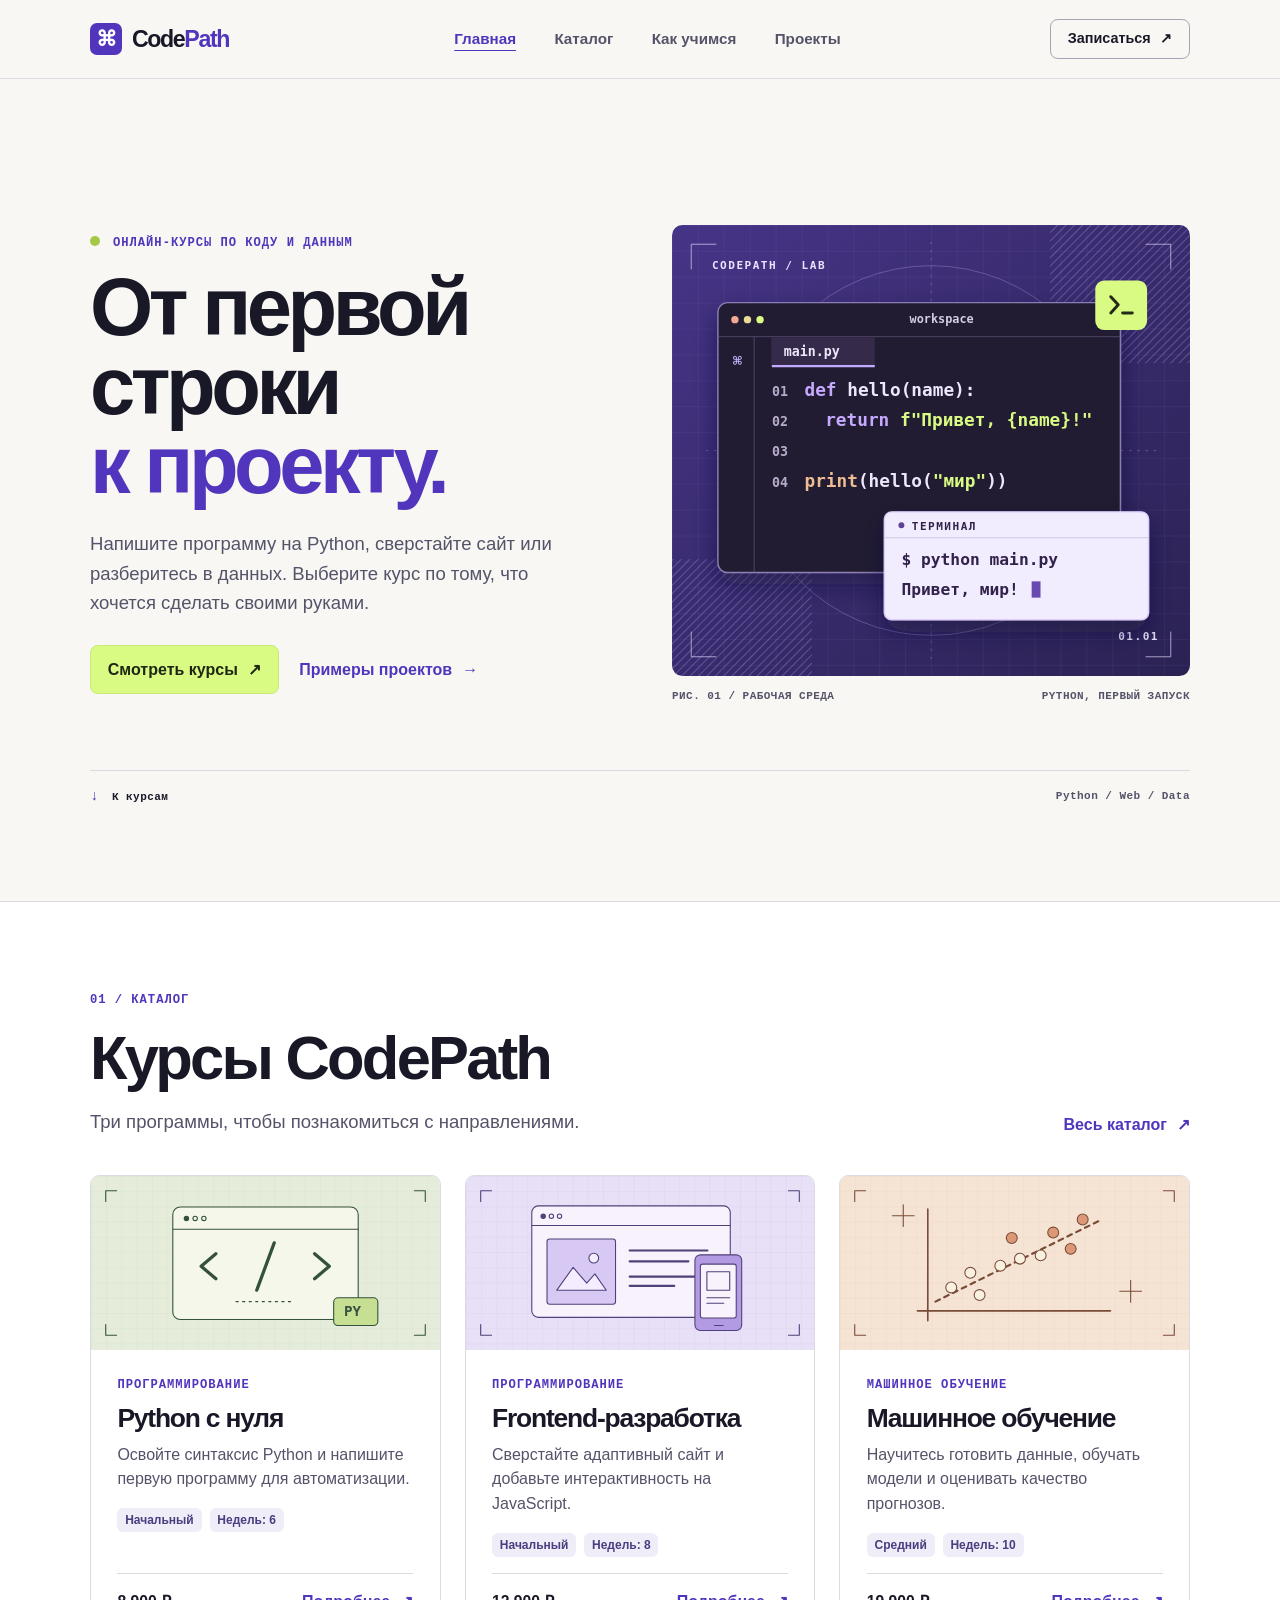
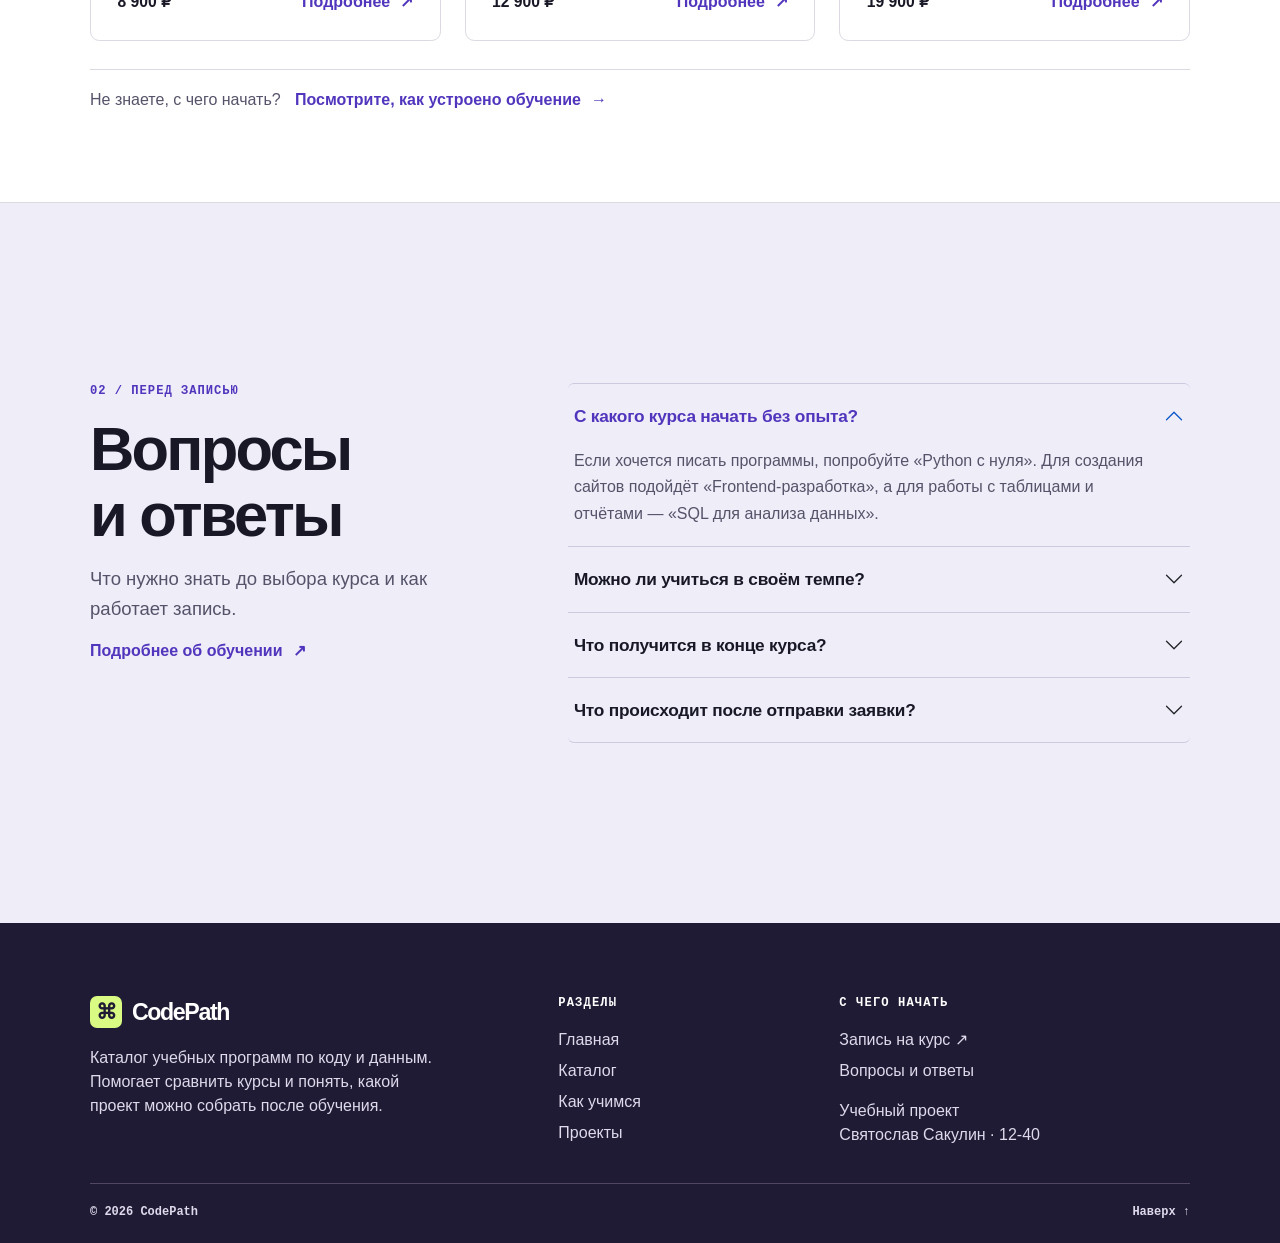
==== index.html @ 2a9b4129 "Publish CodePath course catalog" ====
<!doctype html>
<html lang="ru">
<head>
  <meta charset="utf-8">
  <meta name="viewport" content="width=device-width, initial-scale=1">
  <meta name="theme-color" content="#f8f7f3">
  <title>Главная — CodePath</title>
  <meta name="description" content="Каталог курсов по программированию, анализу данных и машинному обучению.">
  <link rel="icon" href="images/mark.svg" type="image/svg+xml">
  <link rel="stylesheet" href="vendor/bootstrap.min.css">
  <link rel="stylesheet" href="css/custom.css">
  <script src="vendor/bootstrap.bundle.min.js" defer></script>
  <script src="js/app.js" defer></script>
</head>
<body id="top" data-page="index">
  <a class="skip-link" href="#main">К содержанию</a>
  <header class="site-header">
    <nav class="navbar navbar-expand-md container" aria-label="Основная навигация">
      <a class="navbar-brand" href="index.html"><span class="brand-mark" aria-hidden="true">⌘</span><span>Code<span class="brand-path">Path</span></span></a>
      <button class="navbar-toggler" type="button" data-bs-toggle="collapse" data-bs-target="#menu" aria-controls="menu" aria-expanded="false" aria-label="Меню"><span class="navbar-toggler-icon"></span></button>
      <div class="collapse navbar-collapse" id="menu">
        <ul class="navbar-nav mx-auto">
            <li class="nav-item"><a class="nav-link active" href="index.html" aria-current="page">Главная</a></li>
            <li class="nav-item"><a class="nav-link" href="catalog.html">Каталог</a></li>
            <li class="nav-item"><a class="nav-link" href="learning.html">Как учимся</a></li>
            <li class="nav-item"><a class="nav-link" href="projects.html">Проекты</a></li>
        </ul>
        <a class="btn btn-line header-cta" href="order.html">Записаться <span aria-hidden="true">↗</span></a>
      </div>
    </nav>
  </header>
  <main id="main" tabindex="-1">
    <section class="home-hero" aria-labelledby="hero-title">
      <div class="container">
        <div class="row hero-grid align-items-center gy-4">
          <div class="col-12 col-lg-6 hero-copy">
            <p class="eyebrow"><span class="status-dot"></span> Онлайн-курсы по коду и данным</p>
            <h1 id="hero-title">От первой<br>строки<br><em>к проекту.</em></h1>
            <p class="intro">Напишите программу на Python, сверстайте сайт или разберитесь в данных. Выберите курс по тому, что хочется сделать своими руками.</p>
            <div class="d-flex flex-wrap align-items-center hero-actions">
              <a class="btn btn-accent" href="catalog.html">Смотреть курсы <span aria-hidden="true">↗</span></a>
              <a class="inline-link" href="projects.html">Примеры проектов <span aria-hidden="true">→</span></a>
            </div>
          </div>
          <div class="col-12 col-lg-6">
            <figure class="hero-figure">
              <img src="images/hero-workspace.svg" width="700" height="610" alt="Редактор с примером на Python и результатом запуска в терминале" fetchpriority="high">
              <figcaption><span>РИС. 01 / РАБОЧАЯ СРЕДА</span><span>PYTHON, ПЕРВЫЙ ЗАПУСК</span></figcaption>
            </figure>
          </div>
        </div>
        <div class="hero-index">
          <a href="#popular"><span aria-hidden="true">↓</span> К курсам</a>
          <span>Python / Web / Data</span>
        </div>
      </div>
    </section>
    <section class="section popular-section" aria-labelledby="popular">
      <div class="container">
        <div class="section-heading">
          <div><p class="eyebrow">01 / Каталог</p><h2 id="popular">Курсы CodePath</h2><p class="intro">Три программы, чтобы познакомиться с направлениями.</p></div>
          <a class="inline-link" href="catalog.html">Весь каталог <span aria-hidden="true">↗</span></a>
        </div>
        <noscript><p class="alert alert-warning mt-3">Для этой страницы нужен JavaScript. Включите его в браузере и обновите страницу.</p></noscript>
        <div class="row g-4" id="courses"></div>
        <div class="catalog-note"><span>Не знаете, с чего начать?</span><a class="inline-link" href="learning.html">Посмотрите, как устроено обучение <span aria-hidden="true">→</span></a></div>
      </div>
    </section>
    <section id="faq" class="section faq-section" aria-labelledby="faq-title">
      <div class="container">
        <div class="row g-4 g-lg-5 align-items-start">
          <div class="col-12 col-lg-5">
            <p class="eyebrow">02 / Перед записью</p>
            <h2 id="faq-title">Вопросы<br>и ответы</h2>
            <p class="intro">Что нужно знать до выбора курса и как работает запись.</p>
            <a class="inline-link" href="learning.html">Подробнее об обучении <span aria-hidden="true">↗</span></a>
          </div>
          <div class="col-12 col-lg-7"><div class="accordion cp-accordion" id="questions">
          <div class="accordion-item">
            <h3 class="accordion-header">
              <button class="accordion-button" type="button" data-bs-toggle="collapse" data-bs-target="#answer-1" aria-expanded="true" aria-controls="answer-1">С какого курса начать без опыта?</button>
            </h3>
            <div id="answer-1" class="accordion-collapse collapse show" data-bs-parent="#questions">
              <div class="accordion-body">Если хочется писать программы, попробуйте «Python с нуля». Для создания сайтов подойдёт «Frontend-разработка», а для работы с таблицами и отчётами — «SQL для анализа данных».</div>
            </div>
          </div>
          <div class="accordion-item">
            <h3 class="accordion-header">
              <button class="accordion-button collapsed" type="button" data-bs-toggle="collapse" data-bs-target="#answer-2" aria-expanded="false" aria-controls="answer-2">Можно ли учиться в своём темпе?</button>
            </h3>
            <div id="answer-2" class="accordion-collapse collapse" data-bs-parent="#questions">
              <div class="accordion-body">Да. Срок в карточке — ориентир. Вы можете распределить занятия по своему расписанию и вернуться к сложному модулю позже.</div>
            </div>
          </div>
          <div class="accordion-item">
            <h3 class="accordion-header">
              <button class="accordion-button collapsed" type="button" data-bs-toggle="collapse" data-bs-target="#answer-3" aria-expanded="false" aria-controls="answer-3">Что получится в конце курса?</button>
            </h3>
            <div id="answer-3" class="accordion-collapse collapse" data-bs-parent="#questions">
              <div class="accordion-body">У каждой программы свой итоговый проект: например, отчёт на Python, адаптивный сайт или модель прогноза. Смотрите итоговую работу в программе курса.</div>
            </div>
          </div>
          <div class="accordion-item">
            <h3 class="accordion-header">
              <button class="accordion-button collapsed" type="button" data-bs-toggle="collapse" data-bs-target="#answer-4" aria-expanded="false" aria-controls="answer-4">Что происходит после отправки заявки?</button>
            </h3>
            <div id="answer-4" class="accordion-collapse collapse" data-bs-parent="#questions">
              <div class="accordion-body">Появляется подтверждение с названием выбранного курса. Это учебная форма: контакты не сохраняются и оплата не предусмотрена.</div>
            </div>
          </div>
          </div></div>
        </div>
      </div>
    </section>
  </main>
  <footer class="site-footer">
    <div class="container">
      <div class="row gy-5">
        <div class="col-12 col-md-5">
          <a class="footer-brand" href="index.html"><span class="brand-mark" aria-hidden="true">⌘</span><span>Code<span class="brand-path">Path</span></span></a>
          <p class="footer-description">Каталог учебных программ по коду и данным. Помогает сравнить курсы и понять, какой проект можно собрать после обучения.</p>
        </div>
        <nav class="col-6 col-md-3" aria-label="Навигация в подвале">
          <h2>Разделы</h2>
          <ul class="list-unstyled mb-0">
            <li><a href="index.html">Главная</a></li>
            <li><a href="catalog.html">Каталог</a></li>
            <li><a href="learning.html">Как учимся</a></li>
            <li><a href="projects.html">Проекты</a></li>
          </ul>
        </nav>
        <div class="col-6 col-md-4">
          <h2>С чего начать</h2>
          <ul class="list-unstyled mb-0">
            <li><a href="order.html">Запись на курс <span aria-hidden="true">↗</span></a></li>
            <li><a href="index.html#faq">Вопросы и ответы</a></li>
          </ul>
          <p class="mt-3 mb-0">Учебный проект<br>Святослав Сакулин · 12-40</p>
        </div>
      </div>
      <div class="footer-bottom">
        <span>© 2026 CodePath</span>
        <a href="#top">Наверх <span aria-hidden="true">↑</span></a>
      </div>
    </div>
  </footer>
</body>
</html>
---- css/custom.css ----
:root {
  --paper: #f8f7f3;
  --white: #fff;
  --ink: #191827;
  --muted: #555369;
  --purple: #5136bd;
  --lime: #d9fa83;
  --line: #dcd9e3;
  --night: #201b35;
  --soft: #efedf8;
  --mono: ui-monospace, "SFMono-Regular", Consolas, monospace;
  --bs-body-color: var(--ink);
  --bs-body-bg: var(--paper);
  --bs-body-font-family: -apple-system, BlinkMacSystemFont, "Segoe UI", "Helvetica Neue", Arial, sans-serif;
  --bs-link-color: var(--purple);
  --bs-link-hover-color: #37238f;
}

body { margin: 0; font-size: 1rem; }
img { display: block; max-width: 100%; height: auto; }
a { text-underline-offset: .22em; }
:where(a, button, input, select, [tabindex="0"]):focus-visible { outline: 3px solid #744ee6; outline-offset: 4px; }
main:focus, #confirmation:focus { outline: none; }
.skip-link { position: fixed; z-index: 20; top: 8px; left: 8px; background: var(--white); padding: .7rem 1rem; transform: translateY(-150%); }
.skip-link:focus { transform: none; }
.container { --bs-gutter-x: 2.5rem; }
@media (min-width: 1400px) { .container { max-width: 1280px; } }
h1, h2, h3 { font-weight: 740; line-height: 1.07; letter-spacing: -.045em; }
h1 { font-size: clamp(3rem, 6.2vw, 6.1rem); margin: 0 0 1.15rem; }
h2 { font-size: clamp(2.3rem, 4.8vw, 4.25rem); margin: 0 0 1rem; }
h3 { font-size: clamp(1.25rem, 2.1vw, 1.65rem); margin: 0 0 .65rem; }
p { margin-bottom: 1rem; }
.intro { font-size: clamp(1.03rem, 1.45vw, 1.23rem); color: var(--muted); max-width: 37rem; line-height: 1.6; }
.eyebrow { font: 650 .76rem/1.45 var(--mono); letter-spacing: .08em; text-transform: uppercase; color: var(--purple); margin-bottom: 1rem; }

.site-header { border-bottom: 1px solid var(--line); background: var(--paper); }
.navbar { min-height: 78px; padding-block: .8rem; padding-inline: calc(var(--bs-gutter-x) * .5); }
.navbar-brand, .footer-brand { color: var(--ink); display: inline-flex; align-items: center; gap: .62rem; font-size: 1.45rem; font-weight: 800; letter-spacing: -.06em; text-decoration: none; }
.brand-mark { display: inline-grid; place-items: center; width: 2rem; height: 2rem; border-radius: 7px; background: var(--purple); color: white; font-size: 1.3rem; font-weight: 600; line-height: 1; letter-spacing: normal; }
.brand-path { color: var(--purple); }
.navbar-nav { gap: clamp(.55rem, 1.75vw, 1.6rem); }
.navbar-nav .nav-link { color: var(--muted); font-weight: 650; font-size: .95rem; padding-inline: .18rem; }
.navbar-nav .nav-link:is(:hover, .active) { color: var(--purple); }
.navbar-nav .nav-link.active { text-decoration: underline; text-underline-offset: .42em; }
.navbar-toggler { padding: .42rem .55rem; border-color: var(--line); }
.navbar-toggler:focus { box-shadow: none; }

.btn { --bs-btn-font-weight: 700; --bs-btn-border-radius: .48rem; --bs-btn-padding-y: .72rem; --bs-btn-padding-x: 1.05rem; }
.btn span { margin-left: .38em; }
.btn-line {
  --bs-btn-color: var(--ink); --bs-btn-border-color: #a6a2b3;
  --bs-btn-hover-color: var(--ink); --bs-btn-hover-bg: var(--soft); --bs-btn-hover-border-color: var(--purple);
  --bs-btn-active-color: var(--ink); --bs-btn-active-bg: var(--soft); --bs-btn-active-border-color: var(--purple);
}
.btn-accent {
  --bs-btn-color: #1e2712; --bs-btn-bg: var(--lime); --bs-btn-border-color: #c9e977;
  --bs-btn-hover-color: #1e2712; --bs-btn-hover-bg: #c8ed65; --bs-btn-hover-border-color: #9cbf45;
  --bs-btn-active-color: #1e2712; --bs-btn-active-bg: #b8df4c; --bs-btn-active-border-color: #8ba83a;
}
.btn-primary {
  --bs-btn-color: #fff; --bs-btn-bg: var(--purple); --bs-btn-border-color: var(--purple);
  --bs-btn-hover-bg: #4027a5; --bs-btn-hover-border-color: #4027a5;
  --bs-btn-active-bg: #382394; --bs-btn-active-border-color: #382394;
}
.btn:focus-visible { outline: 3px solid #744ee6; outline-offset: 4px; box-shadow: none; }
.header-cta { font-size: .9rem; --bs-btn-padding-y: .52rem; }
.header-cta[aria-current] { border-color: var(--purple); color: var(--purple); }
.inline-link { color: var(--purple); font-weight: 700; text-decoration: none; }
.inline-link:is(:hover, :focus-visible) { text-decoration: underline; }
.inline-link span { margin-left: .35em; }

.home-hero { display: grid; align-items: center; padding-block: clamp(2.6rem, 5.8vw, 5.8rem) 1.55rem; }
.hero-grid { --bs-gutter-x: clamp(2.4rem, 5vw, 5.8rem); }
.hero-copy { padding-block: .75rem; }
.hero-copy h1 { font-size: clamp(3.4rem, 6.35vw, 6.1rem); line-height: .97; letter-spacing: -.055em; }
.hero-copy em { color: var(--purple); font-style: normal; }
.hero-copy .intro { max-width: 31rem; margin: 1.5rem 0 1.7rem; }
.hero-actions { gap: .85rem 1.25rem; }
.status-dot { display: inline-block; width: .62rem; height: .62rem; margin-right: .4em; border-radius: 50%; background: #a5c945; vertical-align: .015em; }
.hero-figure { margin: 0; }
.hero-figure img, .feature-art { border-radius: .65rem; width: 100%; }
.hero-figure figcaption, .hero-index { display: flex; align-items: center; justify-content: space-between; gap: .65rem; font: 600 .69rem/1.35 var(--mono); letter-spacing: .04em; color: var(--muted); }
.hero-figure figcaption { padding-top: .8rem; }
.hero-index { border-top: 1px solid var(--line); margin-top: clamp(2rem, 5vw, 4.25rem); padding-top: 1rem; }
.hero-index a { color: var(--ink); text-decoration: none; }
.hero-index a:hover { text-decoration: underline; }
.hero-index a span { color: var(--purple); font-size: .9rem; margin-right: .4em; }

.section { display: grid; align-items: center; padding-block: clamp(3.4rem, 7vw, 6.25rem); }
.section-heading { display: flex; align-items: end; justify-content: space-between; gap: 1.1rem 2rem; margin-bottom: clamp(1.5rem, 3vw, 2.6rem); }
.section-heading .intro, .section-heading h2:last-child { margin-bottom: 0; }
.popular-section { background: var(--white); border-block: 1px solid var(--line); }
.card { background: var(--white); border: 1px solid var(--line); border-radius: .58rem; overflow: hidden; }
.card img { width: 100%; aspect-ratio: 2 / 1; object-fit: cover; }
.card-body { padding: clamp(1.15rem, 2.1vw, 1.65rem); display: flex; flex-direction: column; align-items: flex-start; }
.card p:not(.eyebrow) { color: var(--muted); line-height: 1.55; }
.card .eyebrow { margin-bottom: .6rem; }
.course-card .badge { color: #4b3d80; background: #efedf8; font-weight: 680; padding: .48em .65em; }
.course-card .card-bottom { width: 100%; justify-content: space-between; align-items: center; display: flex; flex-wrap: wrap; gap: .4rem; padding-top: 1rem; border-top: 1px solid var(--line); margin-top: auto; }
.course-price { font-size: .98rem; font-weight: 750; }
.catalog-note { margin-top: 1.75rem; padding-top: 1.15rem; border-top: 1px solid var(--line); display: flex; flex-wrap: wrap; gap: .35rem .9rem; color: var(--muted); }

.faq-section { background: var(--soft); }
.faq-section .intro { max-width: 22rem; }
.cp-accordion { --bs-accordion-bg: transparent; --bs-accordion-border-color: #cfc9e0; --bs-accordion-btn-focus-box-shadow: none; --bs-accordion-active-bg: transparent; --bs-accordion-active-color: var(--purple); }
.cp-accordion .accordion-item { border: 0; border-top: 1px solid var(--bs-accordion-border-color); }
.cp-accordion .accordion-item:last-child { border-bottom: 1px solid var(--bs-accordion-border-color); }
.cp-accordion .accordion-button { font-size: 1.08rem; line-height: 1.4; font-weight: 720; letter-spacing: -.012em; padding: 1.25rem .35rem; gap: .5rem; box-shadow: none; }
.cp-accordion .accordion-button:focus-visible { outline-offset: -2px; }
.cp-accordion .accordion-body { padding: 0 2rem 1.2rem .35rem; color: var(--muted); max-width: 40rem; line-height: 1.65; }

.page-intro { padding-block: clamp(2.8rem, 6vw, 5.4rem); border-bottom: 1px solid var(--line); }
.page-intro h1 { font-size: clamp(2.85rem, 5.9vw, 5.7rem); }
.page-intro .intro:last-child { margin-bottom: 0; }
.inner-body { background: var(--white); }
.catalog-tile { display: grid; gap: .65rem; border-radius: .65rem; background: var(--night); padding: clamp(1.15rem, 3vw, 2.35rem); color: var(--lime); font: 650 .8rem/1.3 var(--mono); }
.catalog-tile span { display: grid; grid-template-columns: 2.6rem 1fr; align-items: center; padding: .65rem 0; border-bottom: 1px solid #514969; }
.catalog-tile span:last-child { border: 0; }
.catalog-tile b { color: white; font-size: clamp(.85rem, 1.7vw, 1.07rem); }
.filters { display: grid; gap: .85rem 1rem; padding: 1.2rem; grid-template-columns: 1.35fr 1fr .85fr; background: var(--soft); border-radius: .55rem; }
.form-label { font-size: .91rem; font-weight: 680; }
.form-control, .form-select { background-color: var(--white); border-color: #bdb8cf; min-height: 3rem; }
.form-control:focus, .form-select:focus { background-color: var(--white); border-color: #744ee6; box-shadow: 0 0 0 .19rem #744ee632; }
.form-check-input:checked { background-color: var(--purple); border-color: var(--purple); }
.form-check-input:focus { border-color: #744ee6; box-shadow: 0 0 0 .19rem #744ee632; }
.result-count { color: var(--muted); margin: 1.35rem 0 1.1rem; }
.empty-state { padding: clamp(1.5rem, 5vw, 3.5rem); border: 1px dashed #bdb8cf; border-radius: .55rem; }
.catalog-body { align-items: start; }

.step-list { padding: 0; list-style: none; margin: 0; }
.step-list li { display: grid; grid-template-columns: clamp(3rem, 11vw, 10rem) 1fr; padding: 1.3rem 0; border-top: 1px solid var(--line); gap: .55rem; }
.step-list li:last-child { border-bottom: 1px solid var(--line); }
.step-list p { color: var(--muted); margin-bottom: 0; max-width: 42rem; }
.step-no, .link-rows a span:first-child { color: var(--purple); font: 650 .8rem/1.6 var(--mono); }
.project-card .card-body .inline-link { padding-top: .3rem; }
.next-panel { background: var(--night); color: white; border-radius: .65rem; display: flex; flex-wrap: wrap; align-items: center; justify-content: space-between; gap: 1.2rem; margin-top: clamp(1.8rem, 4vw, 3.4rem); padding: clamp(1.4rem, 4vw, 2.5rem); }
.next-panel p { color: #d5cfe7; margin: 0; }
.link-rows { border-top: 1px solid var(--line); }
.link-rows a { color: var(--ink); text-decoration: none; display: grid; grid-template-columns: clamp(2.4rem, 8vw, 6rem) 1fr auto; align-items: center; gap: .6rem; border-bottom: 1px solid var(--line); padding: 1.12rem .4rem; }
.link-rows a:hover { color: var(--purple); background: #f5f2ff; }
.link-rows a span:last-child { color: var(--purple); font-size: 1.1rem; }

.breadcrumb-link { display: inline-block; margin-bottom: 1.5rem; }
.course-intro .feature-art { border: 1px solid var(--line); }
.course-facts { display: flex; flex-wrap: wrap; gap: .8rem 1.8rem; margin: 1.5rem 0; }
.course-facts div { display: grid; gap: .18rem; }
.course-facts dt { color: var(--muted); font-size: .84rem; font-weight: 600; }
.course-facts dd { font-size: 1.12rem; margin: 0; font-weight: 750; }
.course-program .table { --bs-table-bg: transparent; --bs-table-color: var(--ink); --bs-table-striped-bg: var(--soft); --bs-table-striped-color: var(--ink); --bs-table-border-color: var(--line); }
.course-program .table :is(th,td) { padding: .85rem .7rem; }
.requirements, .form-panel { border: 1px solid var(--line); border-radius: .65rem; padding: clamp(1.25rem, 4vw, 2.3rem); background: var(--paper); }
.requirements h3 { font-size: 1.5rem; }
.requirements p, .form-note { color: var(--muted); }
.form-panel { background: var(--white); }
.form-panel h2, .modal-title { font-size: 1.65rem; margin-bottom: .5rem; }
.modal-title { margin-bottom: 0; }
.site-footer { color: #ded9eb; background: var(--night); padding: clamp(2.8rem, 6vw, 4.5rem) 0 1.4rem; }
.footer-brand, .footer-brand .brand-path { color: white; }
.footer-brand .brand-mark { background: var(--lime); color: var(--night); }
.footer-brand:hover { color: white; }
.footer-description { max-width: 22rem; margin: 1rem 0 0; }
.site-footer h2 { color: white; font: 650 .76rem/1.4 var(--mono); letter-spacing: .09em; text-transform: uppercase; }
.site-footer li + li { margin-top: .45rem; }
.site-footer :is(nav, ul, .footer-bottom) a { text-decoration: none; color: #ded9eb; }
.site-footer :is(nav, ul, .footer-bottom) a:hover { color: var(--lime); text-decoration: underline; }
.site-footer a:focus-visible { outline-color: var(--lime); }
.footer-bottom { border-top: 1px solid #504760; margin-top: 2.25rem; padding-top: 1.25rem; font: 600 .75rem/1.4 var(--mono); display: flex; justify-content: space-between; gap: 1rem; }

@media (min-width: 992px) {
  .home-hero { min-height: calc(100svh - 78px); }
  .popular-section { min-height: 90svh; }
  .faq-section { min-height: 80svh; }
  .split-intro, .course-intro, .enrollment-intro { min-height: 79svh; align-content: center; }
  .inner-body { min-height: 82svh; }
}
@media (max-width: 991px) {
  .hero-copy h1 { font-size: clamp(2.7rem, 10vw, 5.25rem); }
  .hero-figure { max-width: 38rem; }
  .section-heading { align-items: start; }
  .intro { max-width: 34rem; }
  .feature-art { max-width: 40rem; }
}
@media (min-width: 768px) and (max-width: 991px) {
  .enrollment-intro { padding-block: 5.6rem; }
}
@media (max-width: 767px) {
  .container { --bs-gutter-x: 2rem; }
  .hero-grid { --bs-gutter-x: 2rem; }
  .navbar { min-height: 67px; }
  .navbar-nav { padding-top: .65rem; gap: .12rem; }
  .navbar-nav .nav-link { padding-block: .57rem; }
  .header-cta { margin: .4rem 0; }
  .section-heading { display: block; }
  .section-heading > a { display: inline-block; margin-top: .9rem; }
  .filters { grid-template-columns: 1fr 1fr; }
  .filters > :first-child { grid-column: 1 / -1; }
}
@media (max-width: 485px) {
  .hero-figure figcaption { font-size: .56rem; }
  .hero-actions .btn { --bs-btn-padding-x: .7rem; }
  .hero-actions { font-size: .91rem; }
  .filters { grid-template-columns: 1fr; }
  .footer-description { max-width: none; }
}
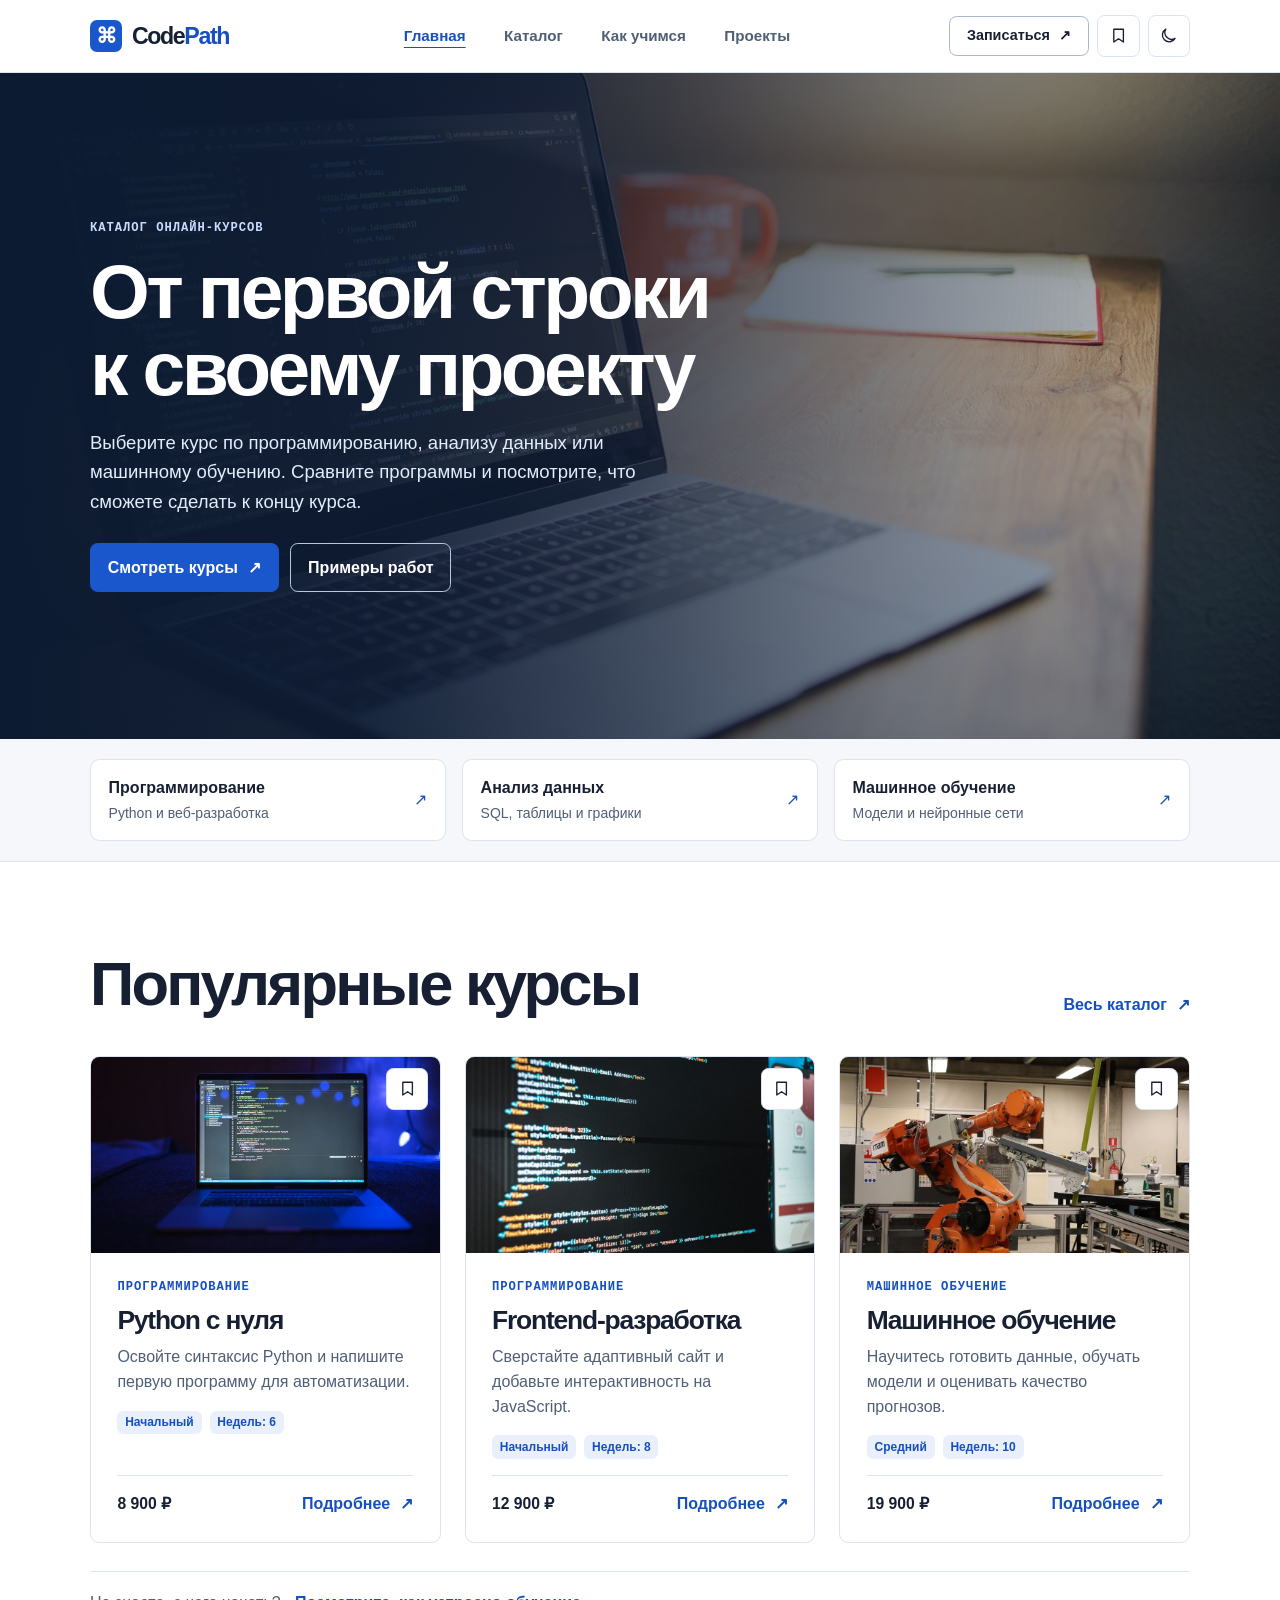
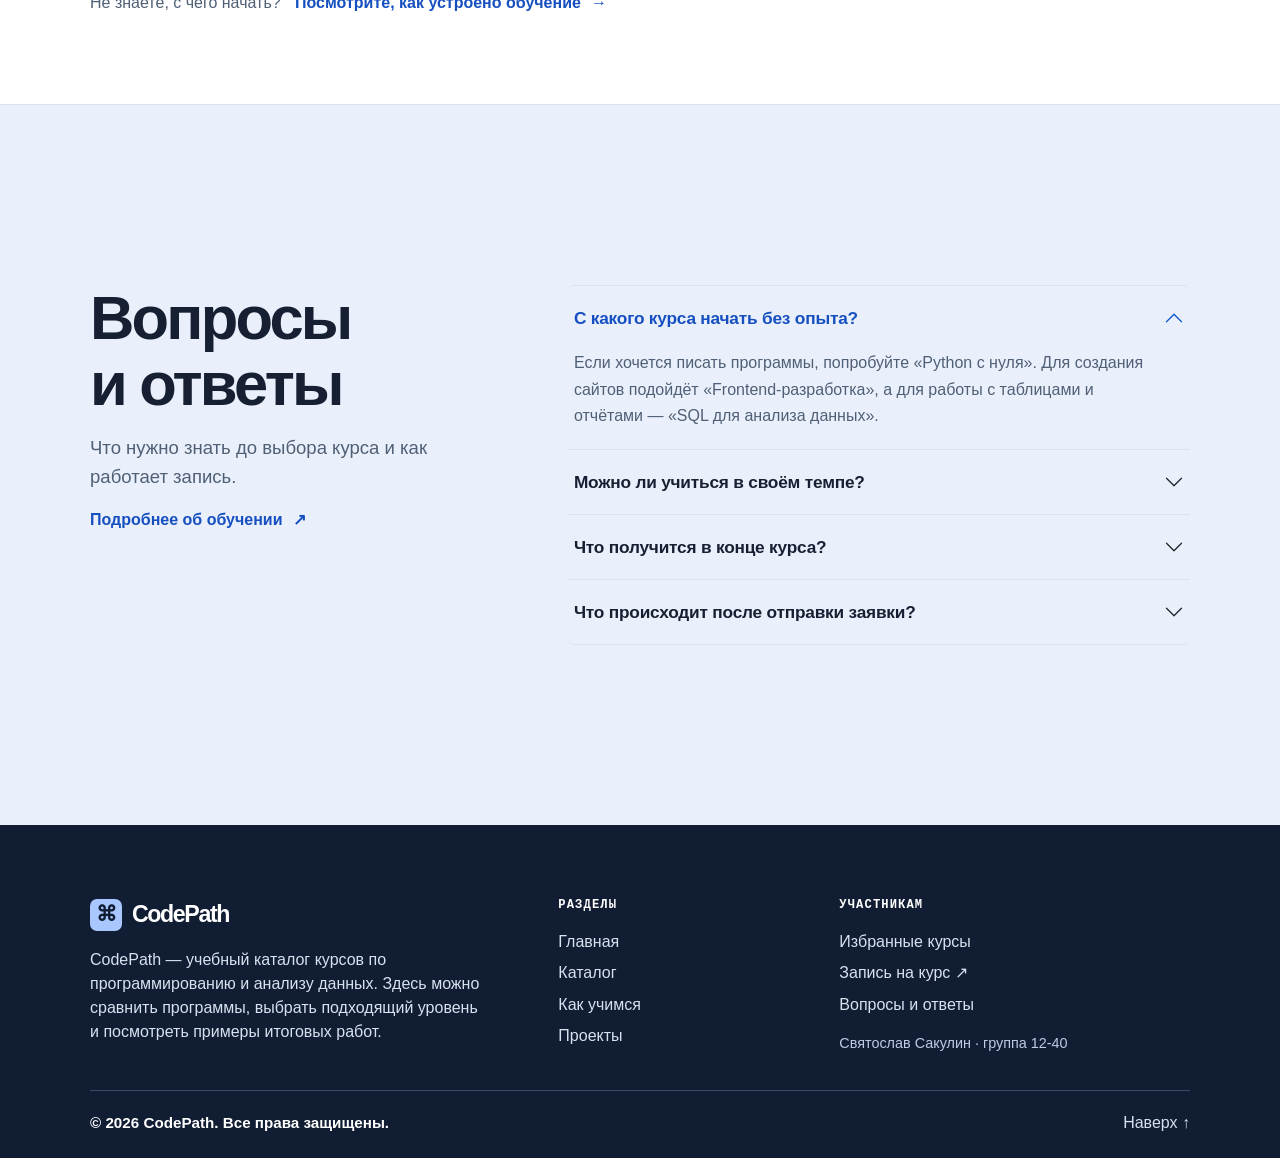
==== commit c6c9235b: "Refresh CodePath with course photos and saved courses" ====
--- a/index.html
+++ b/index.html
@@ -3,9 +3,10 @@
 <head>
   <meta charset="utf-8">
   <meta name="viewport" content="width=device-width, initial-scale=1">
-  <meta name="theme-color" content="#f8f7f3">
+  <meta name="theme-color" content="#f5f7fb">
   <title>Главная — CodePath</title>
   <meta name="description" content="Каталог курсов по программированию, анализу данных и машинному обучению.">
+  <script src="js/theme.js"></script>
   <link rel="icon" href="images/mark.svg" type="image/svg+xml">
   <link rel="stylesheet" href="vendor/bootstrap.min.css">
   <link rel="stylesheet" href="css/custom.css">
@@ -15,7 +16,7 @@
 <body id="top" data-page="index">
   <a class="skip-link" href="#main">К содержанию</a>
   <header class="site-header">
-    <nav class="navbar navbar-expand-md container" aria-label="Основная навигация">
+    <nav class="navbar navbar-expand-lg container" aria-label="Основная навигация">
       <a class="navbar-brand" href="index.html"><span class="brand-mark" aria-hidden="true">⌘</span><span>Code<span class="brand-path">Path</span></span></a>
       <button class="navbar-toggler" type="button" data-bs-toggle="collapse" data-bs-target="#menu" aria-controls="menu" aria-expanded="false" aria-label="Меню"><span class="navbar-toggler-icon"></span></button>
       <div class="collapse navbar-collapse" id="menu">
@@ -25,40 +26,40 @@
             <li class="nav-item"><a class="nav-link" href="learning.html">Как учимся</a></li>
             <li class="nav-item"><a class="nav-link" href="projects.html">Проекты</a></li>
         </ul>
-        <a class="btn btn-line header-cta" href="order.html">Записаться <span aria-hidden="true">↗</span></a>
+        <div class="header-tools">
+          <a class="btn btn-line header-cta" href="order.html">Записаться <span aria-hidden="true">↗</span></a>
+          <a class="btn btn-icon" href="catalog.html?saved=1#catalog-list" aria-label="Избранные курсы" title="Избранные курсы"><svg viewBox="0 0 24 24" fill="none" stroke="currentColor" stroke-width="1.7" stroke-linejoin="round" aria-hidden="true"><path d="M6 4h12v16l-6-4-6 4Z"/></svg></a>
+          <button class="btn btn-icon" type="button" data-theme-toggle aria-label="Тёмная тема" aria-pressed="false" title="Сменить тему"><svg class="theme-moon" viewBox="0 0 24 24" fill="none" stroke="currentColor" stroke-width="1.7" stroke-linejoin="round" aria-hidden="true"><path d="M20.1 15.5A8.5 8.5 0 0 1 8.5 3.9 8.5 8.5 0 1 0 20.1 15.5Z"/></svg><svg class="theme-sun" viewBox="0 0 24 24" fill="none" stroke="currentColor" stroke-width="1.7" stroke-linecap="round" aria-hidden="true"><circle cx="12" cy="12" r="4"/><path d="M12 2v2m0 16v2M2 12h2m16 0h2M5 5l1.4 1.4m11.2 11.2L19 19M5 19l1.4-1.4M17.6 6.4 19 5"/></svg></button>
+        </div>
       </div>
     </nav>
   </header>
   <main id="main" tabindex="-1">
     <section class="home-hero" aria-labelledby="hero-title">
-      <div class="container">
-        <div class="row hero-grid align-items-center gy-4">
-          <div class="col-12 col-lg-6 hero-copy">
-            <p class="eyebrow"><span class="status-dot"></span> Онлайн-курсы по коду и данным</p>
-            <h1 id="hero-title">От первой<br>строки<br><em>к проекту.</em></h1>
-            <p class="intro">Напишите программу на Python, сверстайте сайт или разберитесь в данных. Выберите курс по тому, что хочется сделать своими руками.</p>
-            <div class="d-flex flex-wrap align-items-center hero-actions">
-              <a class="btn btn-accent" href="catalog.html">Смотреть курсы <span aria-hidden="true">↗</span></a>
-              <a class="inline-link" href="projects.html">Примеры проектов <span aria-hidden="true">→</span></a>
-            </div>
-          </div>
-          <div class="col-12 col-lg-6">
-            <figure class="hero-figure">
-              <img src="images/hero-workspace.svg" width="700" height="610" alt="Редактор с примером на Python и результатом запуска в терминале" fetchpriority="high">
-              <figcaption><span>РИС. 01 / РАБОЧАЯ СРЕДА</span><span>PYTHON, ПЕРВЫЙ ЗАПУСК</span></figcaption>
-            </figure>
-          </div>
-        </div>
-        <div class="hero-index">
-          <a href="#popular"><span aria-hidden="true">↓</span> К курсам</a>
-          <span>Python / Web / Data</span>
+      <img class="hero-photo" src="images/photos/workspace.jpg" width="1600" height="1065" alt="" fetchpriority="high">
+      <div class="container hero-copy">
+        <p class="eyebrow">Каталог онлайн-курсов</p>
+        <h1 id="hero-title">От первой строки<br>к своему проекту</h1>
+        <p class="intro">Выберите курс по программированию, анализу данных или машинному обучению. Сравните программы и посмотрите, что сможете сделать к концу курса.</p>
+        <div class="hero-actions">
+          <a class="btn btn-accent" href="catalog.html">Смотреть курсы <span aria-hidden="true">↗</span></a>
+          <a class="btn btn-on-hero" href="projects.html">Примеры работ</a>
         </div>
       </div>
     </section>
+    <nav class="home-pathways" aria-label="Направления обучения">
+      <div class="container">
+        <div class="row g-3">
+          <div class="col-12 col-md-4"><a class="pathway" href="catalog.html?direction=code#catalog-list"><span><strong>Программирование</strong><small>Python и веб-разработка</small></span><span aria-hidden="true">↗</span></a></div>
+          <div class="col-12 col-md-4"><a class="pathway" href="catalog.html?direction=data#catalog-list"><span><strong>Анализ данных</strong><small>SQL, таблицы и графики</small></span><span aria-hidden="true">↗</span></a></div>
+          <div class="col-12 col-md-4"><a class="pathway" href="catalog.html?direction=ml#catalog-list"><span><strong>Машинное обучение</strong><small>Модели и нейронные сети</small></span><span aria-hidden="true">↗</span></a></div>
+        </div>
+      </div>
+    </nav>
     <section class="section popular-section" aria-labelledby="popular">
       <div class="container">
         <div class="section-heading">
-          <div><p class="eyebrow">01 / Каталог</p><h2 id="popular">Курсы CodePath</h2><p class="intro">Три программы, чтобы познакомиться с направлениями.</p></div>
+          <div><h2 id="popular">Популярные курсы</h2></div>
           <a class="inline-link" href="catalog.html">Весь каталог <span aria-hidden="true">↗</span></a>
         </div>
         <noscript><p class="alert alert-warning mt-3">Для этой страницы нужен JavaScript. Включите его в браузере и обновите страницу.</p></noscript>
@@ -70,7 +71,6 @@
       <div class="container">
         <div class="row g-4 g-lg-5 align-items-start">
           <div class="col-12 col-lg-5">
-            <p class="eyebrow">02 / Перед записью</p>
             <h2 id="faq-title">Вопросы<br>и ответы</h2>
             <p class="intro">Что нужно знать до выбора курса и как работает запись.</p>
             <a class="inline-link" href="learning.html">Подробнее об обучении <span aria-hidden="true">↗</span></a>
@@ -115,10 +115,10 @@
   </main>
   <footer class="site-footer">
     <div class="container">
-      <div class="row gy-5">
+      <div class="row gy-4">
         <div class="col-12 col-md-5">
           <a class="footer-brand" href="index.html"><span class="brand-mark" aria-hidden="true">⌘</span><span>Code<span class="brand-path">Path</span></span></a>
-          <p class="footer-description">Каталог учебных программ по коду и данным. Помогает сравнить курсы и понять, какой проект можно собрать после обучения.</p>
+          <p class="footer-description">CodePath — учебный каталог курсов по программированию и анализу данных. Здесь можно сравнить программы, выбрать подходящий уровень и посмотреть примеры итоговых работ.</p>
         </div>
         <nav class="col-6 col-md-3" aria-label="Навигация в подвале">
           <h2>Разделы</h2>
@@ -130,16 +130,17 @@
           </ul>
         </nav>
         <div class="col-6 col-md-4">
-          <h2>С чего начать</h2>
+          <h2>Участникам</h2>
           <ul class="list-unstyled mb-0">
+            <li><a href="catalog.html?saved=1#catalog-list">Избранные курсы</a></li>
             <li><a href="order.html">Запись на курс <span aria-hidden="true">↗</span></a></li>
             <li><a href="index.html#faq">Вопросы и ответы</a></li>
           </ul>
-          <p class="mt-3 mb-0">Учебный проект<br>Святослав Сакулин · 12-40</p>
+          <p class="footer-author">Святослав Сакулин · группа 12-40</p>
         </div>
       </div>
       <div class="footer-bottom">
-        <span>© 2026 CodePath</span>
+        <p class="footer-copyright">© 2026 CodePath. Все права защищены.</p>
         <a href="#top">Наверх <span aria-hidden="true">↑</span></a>
       </div>
     </div>
--- a/css/custom.css
+++ b/css/custom.css
@@ -1,27 +1,43 @@
 :root {
-  --paper: #f8f7f3;
+  --paper: #f5f7fb;
   --white: #fff;
-  --ink: #191827;
-  --muted: #555369;
-  --purple: #5136bd;
-  --lime: #d9fa83;
-  --line: #dcd9e3;
-  --night: #201b35;
-  --soft: #efedf8;
+  --ink: #172033;
+  --muted: #4f5f75;
+  --accent: #164fc0;
+  --button-blue: #1a56cc;
+  --control-line: #a8b7cb;
+  --nav-height: 72px;
+  --on-dark-accent: #a9c7ff;
+  --line: #dbe3ef;
+  --night: #111d33;
+  --soft: #eaf0fb;
   --mono: ui-monospace, "SFMono-Regular", Consolas, monospace;
   --bs-body-color: var(--ink);
   --bs-body-bg: var(--paper);
   --bs-body-font-family: -apple-system, BlinkMacSystemFont, "Segoe UI", "Helvetica Neue", Arial, sans-serif;
-  --bs-link-color: var(--purple);
-  --bs-link-hover-color: #37238f;
-}
-
+  --bs-link-color: var(--accent);
+  --bs-link-hover-color: #15377a;
+}
+
+[data-bs-theme="dark"] {
+  --paper: #111a2a;
+  --white: #192439;
+  --ink: #edf3ff;
+  --muted: #b4c2d9;
+  --accent: #a9c7ff;
+  --line: #344763;
+  --soft: #22314d;
+  --control-line: #687d9b;
+  --bs-link-hover-color: #d4e3ff;
+}
+
+html { scroll-padding-top: calc(var(--nav-height) + 1rem); }
 body { margin: 0; font-size: 1rem; }
 img { display: block; max-width: 100%; height: auto; }
 a { text-underline-offset: .22em; }
-:where(a, button, input, select, [tabindex="0"]):focus-visible { outline: 3px solid #744ee6; outline-offset: 4px; }
+:where(a, button, input, select, [tabindex="0"]):focus-visible { outline: 3px solid #3278e9; outline-offset: 4px; }
 main:focus, #confirmation:focus { outline: none; }
-.skip-link { position: fixed; z-index: 20; top: 8px; left: 8px; background: var(--white); padding: .7rem 1rem; transform: translateY(-150%); }
+.skip-link { position: fixed; z-index: 1100; top: 8px; left: 8px; background: var(--white); padding: .7rem 1rem; transform: translateY(-150%); }
 .skip-link:focus { transform: none; }
 .container { --bs-gutter-x: 2.5rem; }
 @media (min-width: 1400px) { .container { max-width: 1280px; } }
@@ -31,16 +47,16 @@
 h3 { font-size: clamp(1.25rem, 2.1vw, 1.65rem); margin: 0 0 .65rem; }
 p { margin-bottom: 1rem; }
 .intro { font-size: clamp(1.03rem, 1.45vw, 1.23rem); color: var(--muted); max-width: 37rem; line-height: 1.6; }
-.eyebrow { font: 650 .76rem/1.45 var(--mono); letter-spacing: .08em; text-transform: uppercase; color: var(--purple); margin-bottom: 1rem; }
-
-.site-header { border-bottom: 1px solid var(--line); background: var(--paper); }
-.navbar { min-height: 78px; padding-block: .8rem; padding-inline: calc(var(--bs-gutter-x) * .5); }
+.eyebrow { font: 650 .76rem/1.45 var(--mono); letter-spacing: .08em; text-transform: uppercase; color: var(--accent); margin-bottom: 1rem; }
+
+.site-header { position: sticky; top: 0; z-index: 1020; border-bottom: 1px solid var(--line); background: var(--white); }
+.navbar { min-height: var(--nav-height); padding-block: .8rem; padding-inline: calc(var(--bs-gutter-x) * .5); }
 .navbar-brand, .footer-brand { color: var(--ink); display: inline-flex; align-items: center; gap: .62rem; font-size: 1.45rem; font-weight: 800; letter-spacing: -.06em; text-decoration: none; }
-.brand-mark { display: inline-grid; place-items: center; width: 2rem; height: 2rem; border-radius: 7px; background: var(--purple); color: white; font-size: 1.3rem; font-weight: 600; line-height: 1; letter-spacing: normal; }
-.brand-path { color: var(--purple); }
+.brand-mark { display: inline-grid; place-items: center; width: 2rem; height: 2rem; border-radius: 7px; background: var(--button-blue); color: white; font-size: 1.3rem; font-weight: 600; line-height: 1; letter-spacing: normal; }
+.brand-path { color: var(--accent); }
 .navbar-nav { gap: clamp(.55rem, 1.75vw, 1.6rem); }
 .navbar-nav .nav-link { color: var(--muted); font-weight: 650; font-size: .95rem; padding-inline: .18rem; }
-.navbar-nav .nav-link:is(:hover, .active) { color: var(--purple); }
+.navbar-nav .nav-link:is(:hover, .active) { color: var(--accent); }
 .navbar-nav .nav-link.active { text-decoration: underline; text-underline-offset: .42em; }
 .navbar-toggler { padding: .42rem .55rem; border-color: var(--line); }
 .navbar-toggler:focus { box-shadow: none; }
@@ -48,43 +64,71 @@
 .btn { --bs-btn-font-weight: 700; --bs-btn-border-radius: .48rem; --bs-btn-padding-y: .72rem; --bs-btn-padding-x: 1.05rem; }
 .btn span { margin-left: .38em; }
 .btn-line {
-  --bs-btn-color: var(--ink); --bs-btn-border-color: #a6a2b3;
-  --bs-btn-hover-color: var(--ink); --bs-btn-hover-bg: var(--soft); --bs-btn-hover-border-color: var(--purple);
-  --bs-btn-active-color: var(--ink); --bs-btn-active-bg: var(--soft); --bs-btn-active-border-color: var(--purple);
-}
-.btn-accent {
-  --bs-btn-color: #1e2712; --bs-btn-bg: var(--lime); --bs-btn-border-color: #c9e977;
-  --bs-btn-hover-color: #1e2712; --bs-btn-hover-bg: #c8ed65; --bs-btn-hover-border-color: #9cbf45;
-  --bs-btn-active-color: #1e2712; --bs-btn-active-bg: #b8df4c; --bs-btn-active-border-color: #8ba83a;
-}
-.btn-primary {
-  --bs-btn-color: #fff; --bs-btn-bg: var(--purple); --bs-btn-border-color: var(--purple);
-  --bs-btn-hover-bg: #4027a5; --bs-btn-hover-border-color: #4027a5;
-  --bs-btn-active-bg: #382394; --bs-btn-active-border-color: #382394;
-}
-.btn:focus-visible { outline: 3px solid #744ee6; outline-offset: 4px; box-shadow: none; }
+  --bs-btn-color: var(--ink); --bs-btn-border-color: var(--control-line);
+  --bs-btn-hover-color: var(--ink); --bs-btn-hover-bg: var(--soft); --bs-btn-hover-border-color: var(--accent);
+  --bs-btn-active-color: var(--ink); --bs-btn-active-bg: var(--soft); --bs-btn-active-border-color: var(--accent);
+}
+.btn-accent, .btn-primary {
+  --bs-btn-color: #fff; --bs-btn-bg: var(--button-blue); --bs-btn-border-color: var(--button-blue);
+  --bs-btn-hover-color: #fff; --bs-btn-hover-bg: #1547a9; --bs-btn-hover-border-color: #1547a9;
+  --bs-btn-active-color: #fff; --bs-btn-active-bg: #133c8f; --bs-btn-active-border-color: #133c8f;
+}
+.btn-on-hero {
+  --bs-btn-color: #fff; --bs-btn-border-color: #b6c9e4;
+  --bs-btn-hover-color: #fff; --bs-btn-hover-bg: #233757; --bs-btn-hover-border-color: #fff;
+  --bs-btn-active-color: #fff; --bs-btn-active-bg: #233757; --bs-btn-active-border-color: #fff;
+}
+.btn:focus-visible { outline: 3px solid #3278e9; outline-offset: 4px; box-shadow: none; }
+.header-tools { display: flex; align-items: center; flex-wrap: wrap; gap: .5rem; }
+.btn-icon, .bookmark-button {
+  display: inline-grid; place-items: center; width: 2.65rem; height: 2.65rem; padding: 0;
+  --bs-btn-color: var(--ink); --bs-btn-border-color: var(--line);
+  --bs-btn-hover-color: var(--accent); --bs-btn-hover-bg: var(--soft); --bs-btn-hover-border-color: var(--accent);
+  --bs-btn-active-color: var(--accent); --bs-btn-active-bg: var(--soft); --bs-btn-active-border-color: var(--accent);
+}
+.btn-icon svg, .bookmark-button svg { width: 1.2rem; height: 1.2rem; }
+.theme-sun, [data-bs-theme="dark"] .theme-moon { display: none; }
+[data-bs-theme="dark"] .theme-sun { display: block; }
+.bookmark-button[aria-pressed="true"] { background: var(--soft); color: var(--accent); border-color: currentColor; }
+.bookmark-button[aria-pressed="true"] path { fill: currentColor; }
 .header-cta { font-size: .9rem; --bs-btn-padding-y: .52rem; }
-.header-cta[aria-current] { border-color: var(--purple); color: var(--purple); }
-.inline-link { color: var(--purple); font-weight: 700; text-decoration: none; }
+.header-cta[aria-current] { border-color: var(--accent); color: var(--accent); }
+.inline-link { color: var(--accent); font-weight: 700; text-decoration: none; }
 .inline-link:is(:hover, :focus-visible) { text-decoration: underline; }
 .inline-link span { margin-left: .35em; }
 
-.home-hero { display: grid; align-items: center; padding-block: clamp(2.6rem, 5.8vw, 5.8rem) 1.55rem; }
-.hero-grid { --bs-gutter-x: clamp(2.4rem, 5vw, 5.8rem); }
-.hero-copy { padding-block: .75rem; }
-.hero-copy h1 { font-size: clamp(3.4rem, 6.35vw, 6.1rem); line-height: .97; letter-spacing: -.055em; }
-.hero-copy em { color: var(--purple); font-style: normal; }
-.hero-copy .intro { max-width: 31rem; margin: 1.5rem 0 1.7rem; }
-.hero-actions { gap: .85rem 1.25rem; }
-.status-dot { display: inline-block; width: .62rem; height: .62rem; margin-right: .4em; border-radius: 50%; background: #a5c945; vertical-align: .015em; }
-.hero-figure { margin: 0; }
-.hero-figure img, .feature-art { border-radius: .65rem; width: 100%; }
-.hero-figure figcaption, .hero-index { display: flex; align-items: center; justify-content: space-between; gap: .65rem; font: 600 .69rem/1.35 var(--mono); letter-spacing: .04em; color: var(--muted); }
-.hero-figure figcaption { padding-top: .8rem; }
-.hero-index { border-top: 1px solid var(--line); margin-top: clamp(2rem, 5vw, 4.25rem); padding-top: 1rem; }
-.hero-index a { color: var(--ink); text-decoration: none; }
-.hero-index a:hover { text-decoration: underline; }
-.hero-index a span { color: var(--purple); font-size: .9rem; margin-right: .4em; }
+.home-hero {
+  position: relative;
+  isolation: isolate;
+  display: grid;
+  align-items: center;
+  min-height: 74svh;
+  background: #14243b;
+  color: #fff;
+  padding-block: clamp(4.1rem, 9vw, 7.8rem);
+}
+.hero-photo, .home-hero::after { position: absolute; inset: 0; width: 100%; height: 100%; }
+.hero-photo { z-index: -2; object-fit: cover; object-position: center 51%; }
+.home-hero::after {
+  content: "";
+  z-index: -1;
+  background: linear-gradient(90deg, #0d1b32 0%, #0d1b32f0 25%, #0d1b32bc 52%, #0d1b3230 100%);
+}
+.hero-copy .eyebrow { color: #c8dcff; }
+.hero-copy h1 { font-size: clamp(2.65rem, 6vw, 5.4rem); line-height: 1; letter-spacing: -.047em; }
+.hero-copy .intro { max-width: 35rem; color: #e2edfc; margin: 1.3rem 0 1.65rem; }
+.hero-actions { display: flex; flex-wrap: wrap; gap: .7rem; }
+.hero-actions .btn:focus-visible { outline-color: #c8dcff; }
+.home-pathways { padding-block: 1.25rem; background: var(--paper); }
+.pathway {
+  display: flex; align-items: center; justify-content: space-between; gap: .5rem;
+  height: 100%; padding: 1rem 1.1rem; border: 1px solid var(--line); border-radius: .6rem;
+  color: var(--ink); background: var(--white); text-decoration: none;
+}
+.pathway:hover { border-color: var(--accent); color: var(--accent); }
+.pathway small { display: block; margin-top: .18rem; color: var(--muted); }
+.pathway > span:last-child { color: var(--accent); }
+.feature-art { border-radius: .65rem; width: 100%; }
 
 .section { display: grid; align-items: center; padding-block: clamp(3.4rem, 7vw, 6.25rem); }
 .section-heading { display: flex; align-items: end; justify-content: space-between; gap: 1.1rem 2rem; margin-bottom: clamp(1.5rem, 3vw, 2.6rem); }
@@ -95,14 +139,25 @@
 .card-body { padding: clamp(1.15rem, 2.1vw, 1.65rem); display: flex; flex-direction: column; align-items: flex-start; }
 .card p:not(.eyebrow) { color: var(--muted); line-height: 1.55; }
 .card .eyebrow { margin-bottom: .6rem; }
-.course-card .badge { color: #4b3d80; background: #efedf8; font-weight: 680; padding: .48em .65em; }
+.course-card .badge { color: var(--accent); background: var(--soft); font-weight: 680; padding: .48em .65em; }
 .course-card .card-bottom { width: 100%; justify-content: space-between; align-items: center; display: flex; flex-wrap: wrap; gap: .4rem; padding-top: 1rem; border-top: 1px solid var(--line); margin-top: auto; }
+.course-cover { position: relative; }
+.course-cover > a { display: block; }
+.course-cover > a:focus-visible { outline-offset: -4px; }
+.course-cover img { aspect-ratio: 16 / 9; }
+.course-cover .bookmark-button { position: absolute; top: .7rem; right: .7rem; background-color: var(--white); }
+.course-cover .bookmark-button:hover, .course-cover .bookmark-button[aria-pressed="true"] { background-color: var(--soft); }
+.course-photo { aspect-ratio: 16 / 11; object-fit: cover; }
+@media (prefers-reduced-motion: no-preference) {
+  .course-card { transition: border-color .18s ease-out, box-shadow .18s ease-out; }
+}
+.course-card:is(:hover, :focus-within) { border-color: var(--control-line); box-shadow: 0 .5rem 1.6rem #11213b13; }
 .course-price { font-size: .98rem; font-weight: 750; }
 .catalog-note { margin-top: 1.75rem; padding-top: 1.15rem; border-top: 1px solid var(--line); display: flex; flex-wrap: wrap; gap: .35rem .9rem; color: var(--muted); }
 
 .faq-section { background: var(--soft); }
 .faq-section .intro { max-width: 22rem; }
-.cp-accordion { --bs-accordion-bg: transparent; --bs-accordion-border-color: #cfc9e0; --bs-accordion-btn-focus-box-shadow: none; --bs-accordion-active-bg: transparent; --bs-accordion-active-color: var(--purple); }
+.cp-accordion { --bs-accordion-bg: transparent; --bs-accordion-border-color: var(--line); --bs-accordion-btn-focus-box-shadow: none; --bs-accordion-active-bg: transparent; --bs-accordion-active-color: var(--accent); }
 .cp-accordion .accordion-item { border: 0; border-top: 1px solid var(--bs-accordion-border-color); }
 .cp-accordion .accordion-item:last-child { border-bottom: 1px solid var(--bs-accordion-border-color); }
 .cp-accordion .accordion-button { font-size: 1.08rem; line-height: 1.4; font-weight: 720; letter-spacing: -.012em; padding: 1.25rem .35rem; gap: .5rem; box-shadow: none; }
@@ -113,32 +168,30 @@
 .page-intro h1 { font-size: clamp(2.85rem, 5.9vw, 5.7rem); }
 .page-intro .intro:last-child { margin-bottom: 0; }
 .inner-body { background: var(--white); }
-.catalog-tile { display: grid; gap: .65rem; border-radius: .65rem; background: var(--night); padding: clamp(1.15rem, 3vw, 2.35rem); color: var(--lime); font: 650 .8rem/1.3 var(--mono); }
-.catalog-tile span { display: grid; grid-template-columns: 2.6rem 1fr; align-items: center; padding: .65rem 0; border-bottom: 1px solid #514969; }
-.catalog-tile span:last-child { border: 0; }
-.catalog-tile b { color: white; font-size: clamp(.85rem, 1.7vw, 1.07rem); }
-.filters { display: grid; gap: .85rem 1rem; padding: 1.2rem; grid-template-columns: 1.35fr 1fr .85fr; background: var(--soft); border-radius: .55rem; }
+.filters { display: grid; gap: .85rem 1rem; padding: 1.2rem; grid-template-columns: 1.25fr 1fr 1fr 1fr; background: var(--soft); border-radius: .55rem; }
+.catalog-saved { grid-column: 1 / -1; margin: .25rem 0 0; }
 .form-label { font-size: .91rem; font-weight: 680; }
-.form-control, .form-select { background-color: var(--white); border-color: #bdb8cf; min-height: 3rem; }
-.form-control:focus, .form-select:focus { background-color: var(--white); border-color: #744ee6; box-shadow: 0 0 0 .19rem #744ee632; }
-.form-check-input:checked { background-color: var(--purple); border-color: var(--purple); }
-.form-check-input:focus { border-color: #744ee6; box-shadow: 0 0 0 .19rem #744ee632; }
+.form-control, .form-select { background-color: var(--white); border-color: var(--control-line); min-height: 3rem; }
+.form-control:focus, .form-select:focus { background-color: var(--white); border-color: #3278e9; box-shadow: 0 0 0 .19rem #3278e932; }
+.form-check-input:checked { background-color: var(--button-blue); border-color: var(--button-blue); }
+.form-check-input:focus { border-color: #3278e9; box-shadow: 0 0 0 .19rem #3278e932; }
 .result-count { color: var(--muted); margin: 1.35rem 0 1.1rem; }
-.empty-state { padding: clamp(1.5rem, 5vw, 3.5rem); border: 1px dashed #bdb8cf; border-radius: .55rem; }
-.catalog-body { align-items: start; }
+.empty-state { padding: clamp(1.5rem, 5vw, 3.5rem); border: 1px dashed var(--control-line); border-radius: .55rem; }
+.catalog-intro { padding-block: clamp(2.5rem, 5vw, 4.5rem); }
+.catalog-body { align-items: start; padding-block-start: clamp(1.6rem, 3.5vw, 3rem); }
 
 .step-list { padding: 0; list-style: none; margin: 0; }
 .step-list li { display: grid; grid-template-columns: clamp(3rem, 11vw, 10rem) 1fr; padding: 1.3rem 0; border-top: 1px solid var(--line); gap: .55rem; }
 .step-list li:last-child { border-bottom: 1px solid var(--line); }
 .step-list p { color: var(--muted); margin-bottom: 0; max-width: 42rem; }
-.step-no, .link-rows a span:first-child { color: var(--purple); font: 650 .8rem/1.6 var(--mono); }
+.step-no, .link-rows a span:first-child { color: var(--accent); font: 650 .8rem/1.6 var(--mono); }
 .project-card .card-body .inline-link { padding-top: .3rem; }
 .next-panel { background: var(--night); color: white; border-radius: .65rem; display: flex; flex-wrap: wrap; align-items: center; justify-content: space-between; gap: 1.2rem; margin-top: clamp(1.8rem, 4vw, 3.4rem); padding: clamp(1.4rem, 4vw, 2.5rem); }
-.next-panel p { color: #d5cfe7; margin: 0; }
+.next-panel p { color: #d7e1f0; margin: 0; }
 .link-rows { border-top: 1px solid var(--line); }
 .link-rows a { color: var(--ink); text-decoration: none; display: grid; grid-template-columns: clamp(2.4rem, 8vw, 6rem) 1fr auto; align-items: center; gap: .6rem; border-bottom: 1px solid var(--line); padding: 1.12rem .4rem; }
-.link-rows a:hover { color: var(--purple); background: #f5f2ff; }
-.link-rows a span:last-child { color: var(--purple); font-size: 1.1rem; }
+.link-rows a:hover { color: var(--accent); background: var(--soft); }
+.link-rows a span:last-child { color: var(--accent); font-size: 1.1rem; }
 
 .breadcrumb-link { display: inline-block; margin-bottom: 1.5rem; }
 .course-intro .feature-art { border: 1px solid var(--line); }
@@ -154,28 +207,32 @@
 .form-panel { background: var(--white); }
 .form-panel h2, .modal-title { font-size: 1.65rem; margin-bottom: .5rem; }
 .modal-title { margin-bottom: 0; }
-.site-footer { color: #ded9eb; background: var(--night); padding: clamp(2.8rem, 6vw, 4.5rem) 0 1.4rem; }
+.site-footer { color: #d7e1f0; background: var(--night); padding: clamp(2.8rem, 6vw, 4.5rem) 0 1.4rem; }
 .footer-brand, .footer-brand .brand-path { color: white; }
-.footer-brand .brand-mark { background: var(--lime); color: var(--night); }
+.footer-brand .brand-mark { background: var(--on-dark-accent); color: var(--night); }
 .footer-brand:hover { color: white; }
-.footer-description { max-width: 22rem; margin: 1rem 0 0; }
+.footer-description { max-width: 25rem; margin: 1rem 0 0; }
 .site-footer h2 { color: white; font: 650 .76rem/1.4 var(--mono); letter-spacing: .09em; text-transform: uppercase; }
 .site-footer li + li { margin-top: .45rem; }
-.site-footer :is(nav, ul, .footer-bottom) a { text-decoration: none; color: #ded9eb; }
-.site-footer :is(nav, ul, .footer-bottom) a:hover { color: var(--lime); text-decoration: underline; }
-.site-footer a:focus-visible { outline-color: var(--lime); }
-.footer-bottom { border-top: 1px solid #504760; margin-top: 2.25rem; padding-top: 1.25rem; font: 600 .75rem/1.4 var(--mono); display: flex; justify-content: space-between; gap: 1rem; }
+.site-footer :is(nav, ul, .footer-bottom) a { text-decoration: none; color: #d7e1f0; }
+.site-footer :is(nav, ul, .footer-bottom) a:hover { color: var(--on-dark-accent); text-decoration: underline; }
+.site-footer a:focus-visible { outline-color: var(--on-dark-accent); }
+.footer-author { color: #bccce4; font-size: .9rem; margin: 1rem 0 0; }
+.footer-copyright { color: #fff; font-size: .95rem; font-weight: 650; margin: 0; }
+.footer-bottom { border-top: 1px solid #3b4a66; margin-top: 2.25rem; padding-top: 1.25rem; display: flex; flex-wrap: wrap; align-items: baseline; justify-content: space-between; gap: .6rem 1.2rem; }
 
 @media (min-width: 992px) {
-  .home-hero { min-height: calc(100svh - 78px); }
   .popular-section { min-height: 90svh; }
   .faq-section { min-height: 80svh; }
   .split-intro, .course-intro, .enrollment-intro { min-height: 79svh; align-content: center; }
   .inner-body { min-height: 82svh; }
 }
 @media (max-width: 991px) {
-  .hero-copy h1 { font-size: clamp(2.7rem, 10vw, 5.25rem); }
-  .hero-figure { max-width: 38rem; }
+  .navbar-nav { padding-top: .65rem; gap: .12rem; }
+  .navbar-nav .nav-link { padding-block: .57rem; }
+  .header-tools { padding-block: .45rem .65rem; }
+  .filters { grid-template-columns: 1fr 1fr; }
+  .hero-photo { object-position: 58% center; }
   .section-heading { align-items: start; }
   .intro { max-width: 34rem; }
   .feature-art { max-width: 40rem; }
@@ -185,18 +242,13 @@
 }
 @media (max-width: 767px) {
   .container { --bs-gutter-x: 2rem; }
-  .hero-grid { --bs-gutter-x: 2rem; }
-  .navbar { min-height: 67px; }
-  .navbar-nav { padding-top: .65rem; gap: .12rem; }
-  .navbar-nav .nav-link { padding-block: .57rem; }
-  .header-cta { margin: .4rem 0; }
+  :root { --nav-height: 67px; }
+  .home-hero { min-height: 72svh; }
+  .home-hero::after { background: linear-gradient(90deg, #0d1b32ed, #0d1b3280), linear-gradient(0deg, #0d1b32b0, transparent); }
   .section-heading { display: block; }
   .section-heading > a { display: inline-block; margin-top: .9rem; }
-  .filters { grid-template-columns: 1fr 1fr; }
-  .filters > :first-child { grid-column: 1 / -1; }
 }
 @media (max-width: 485px) {
-  .hero-figure figcaption { font-size: .56rem; }
   .hero-actions .btn { --bs-btn-padding-x: .7rem; }
   .hero-actions { font-size: .91rem; }
   .filters { grid-template-columns: 1fr; }
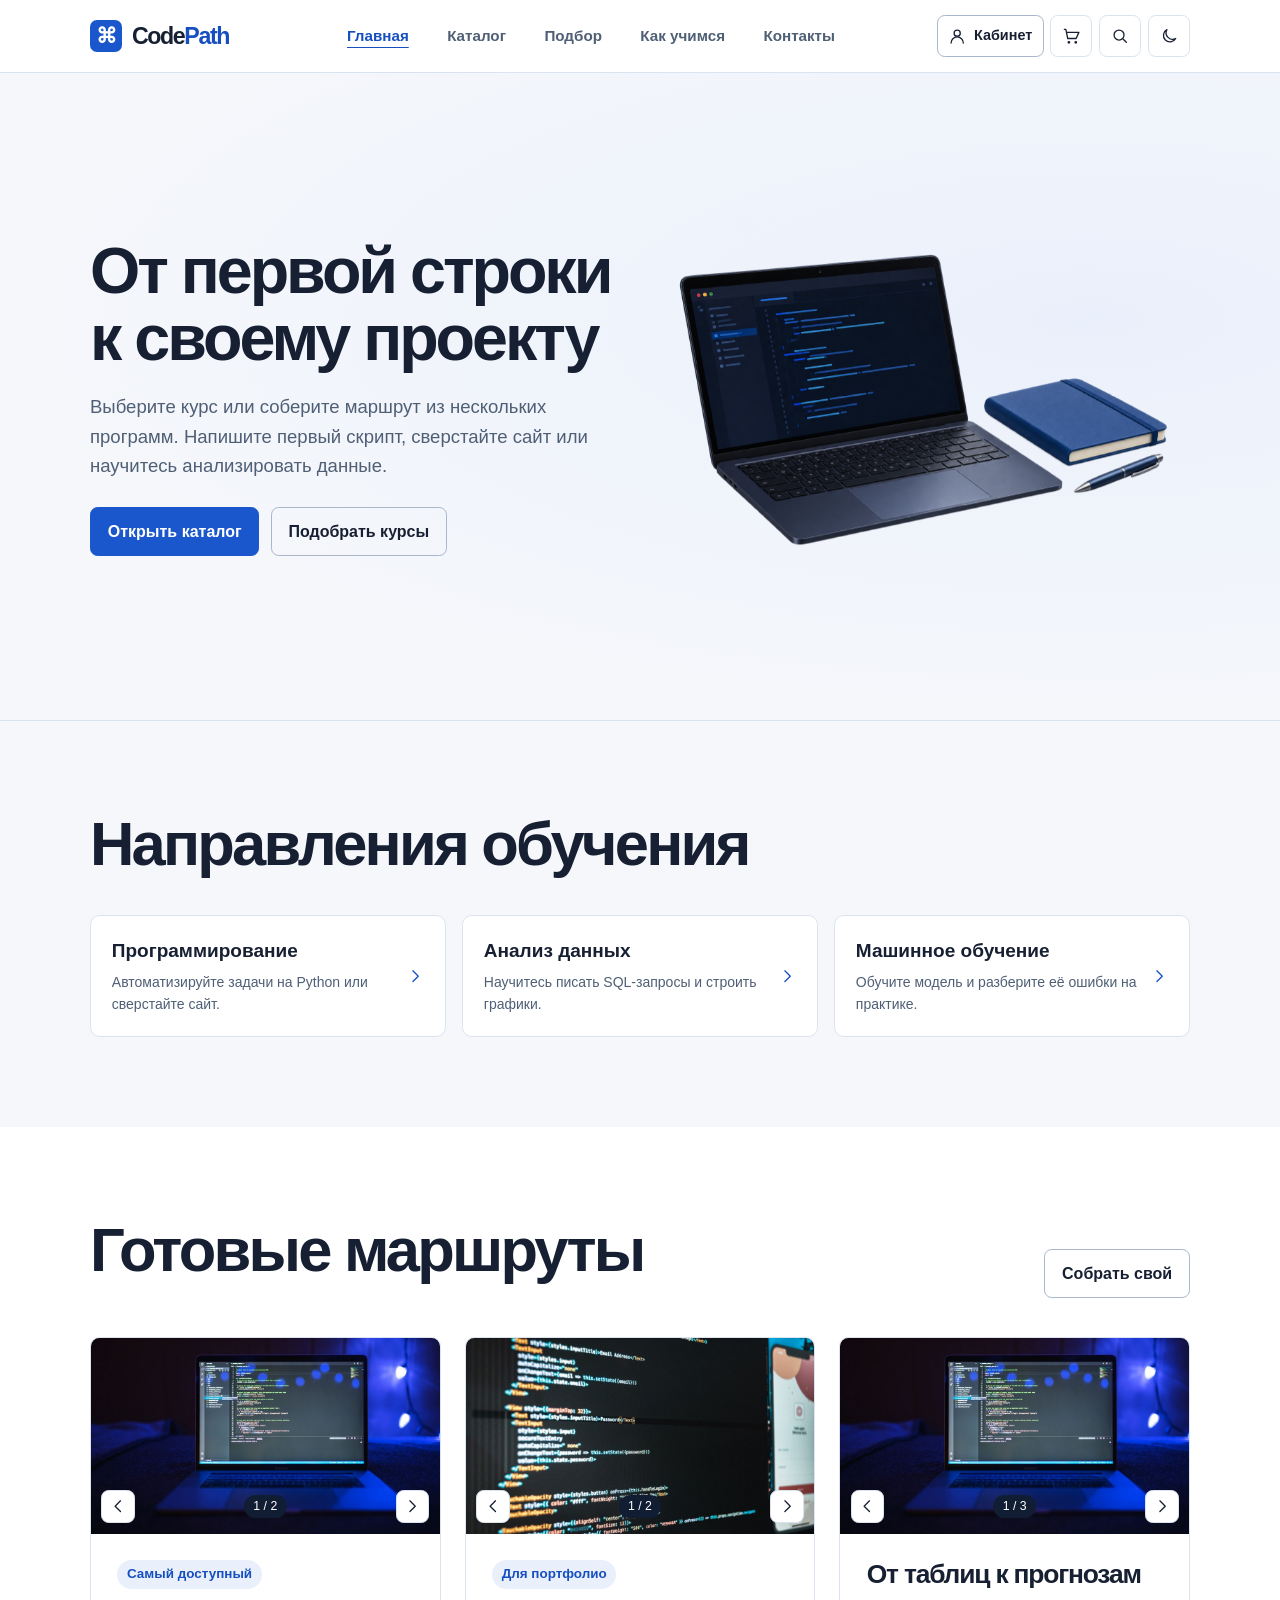
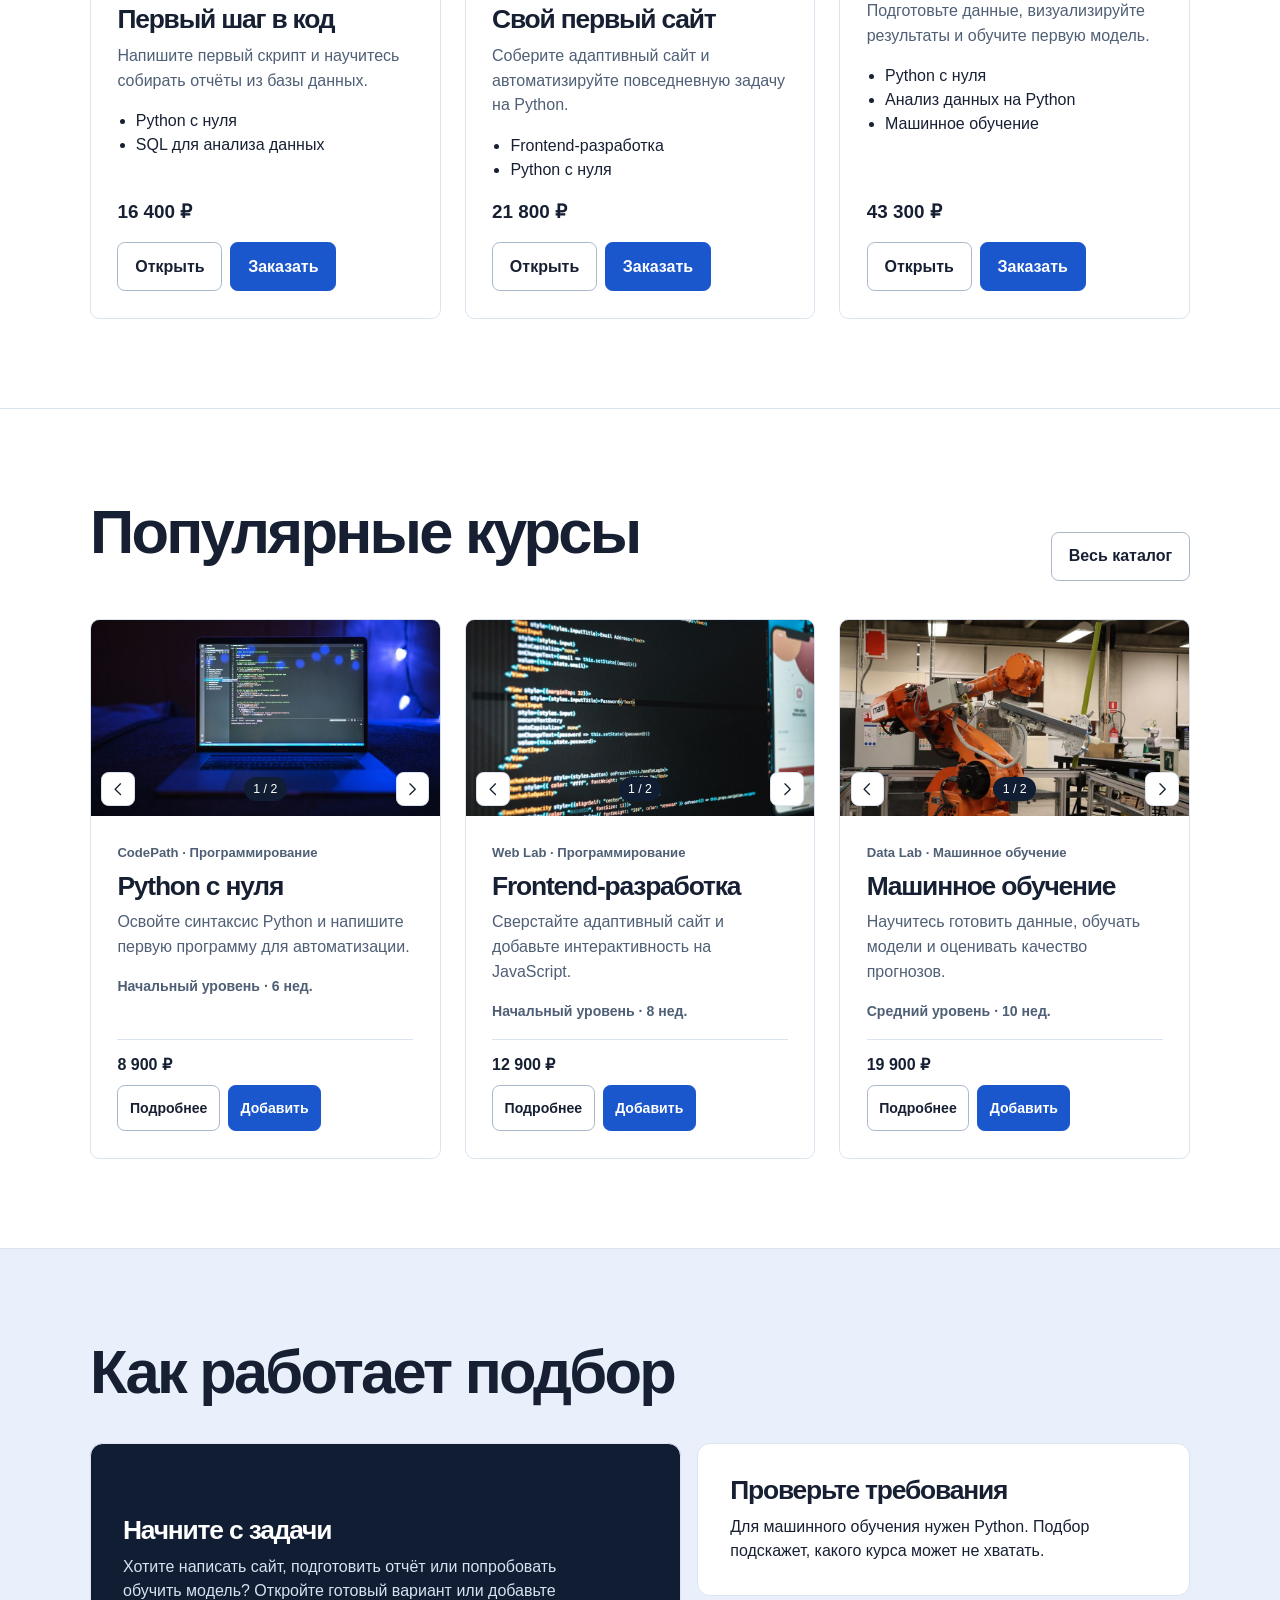
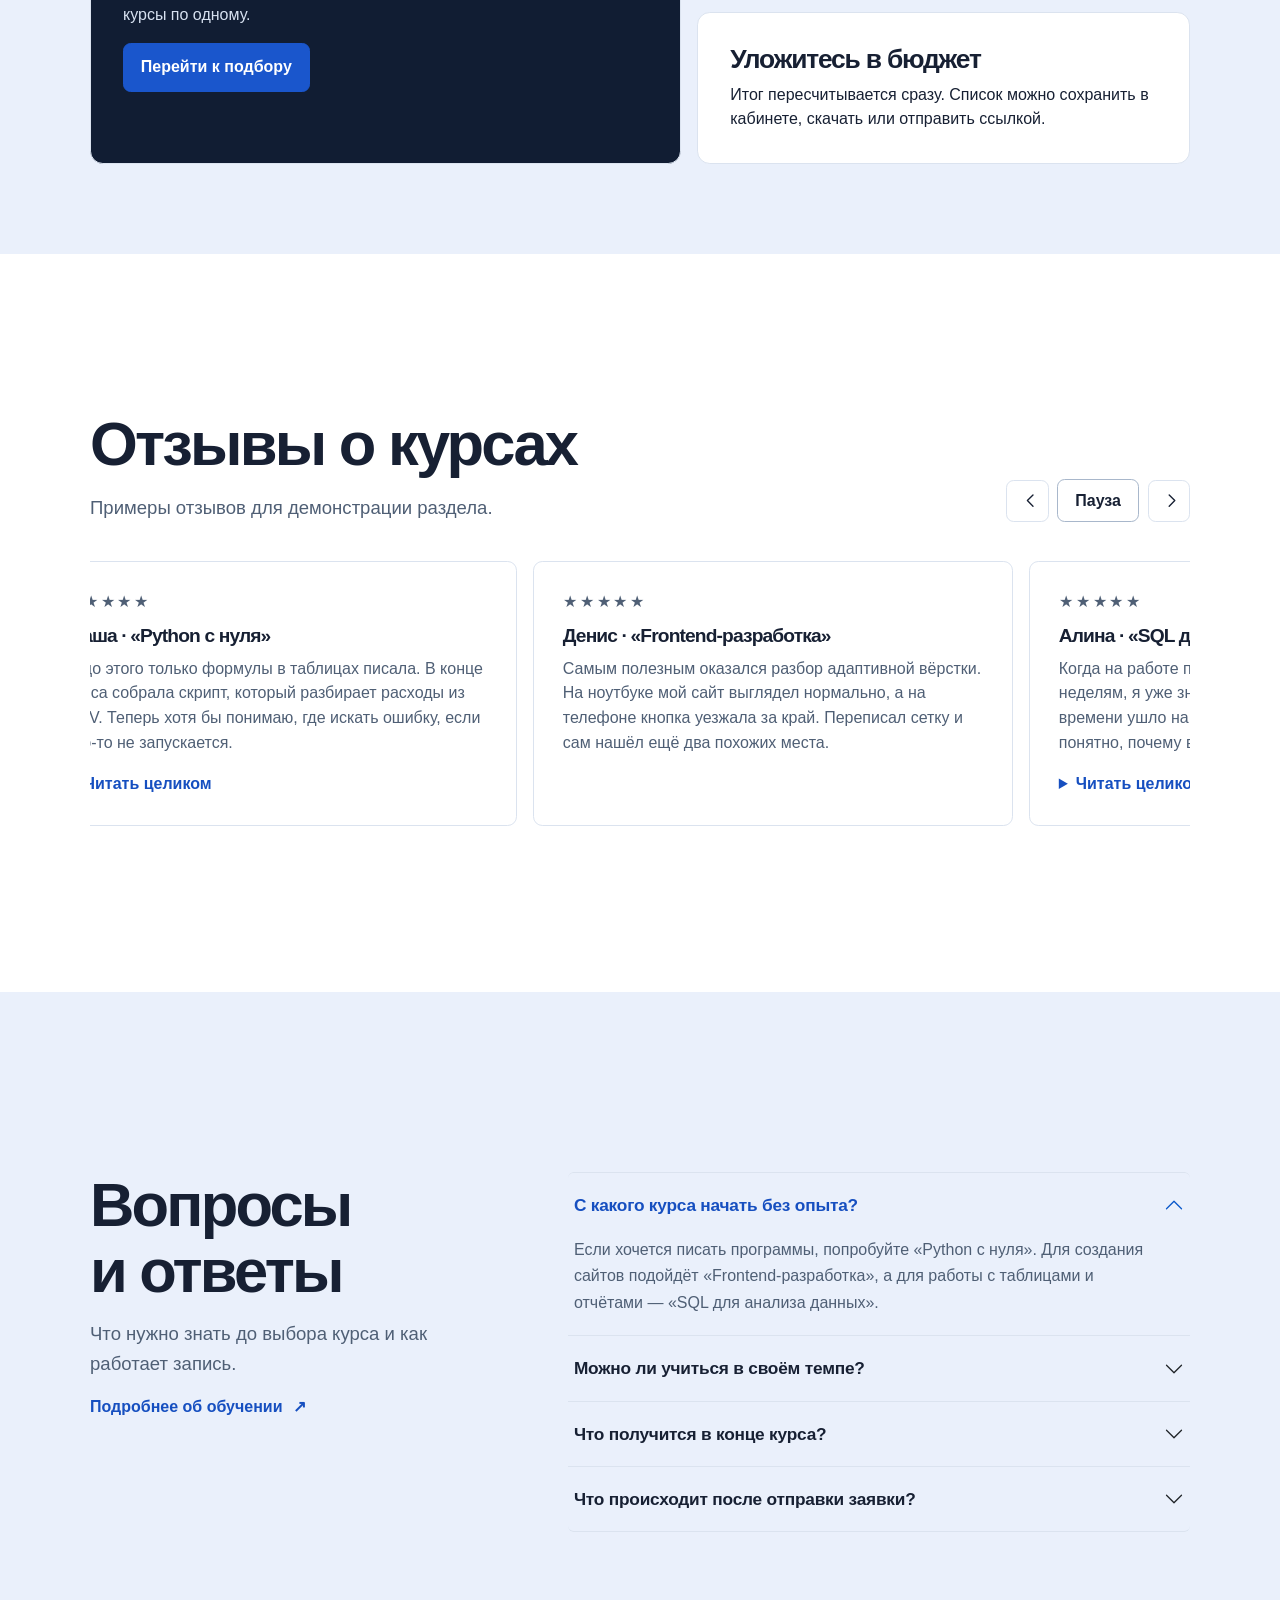
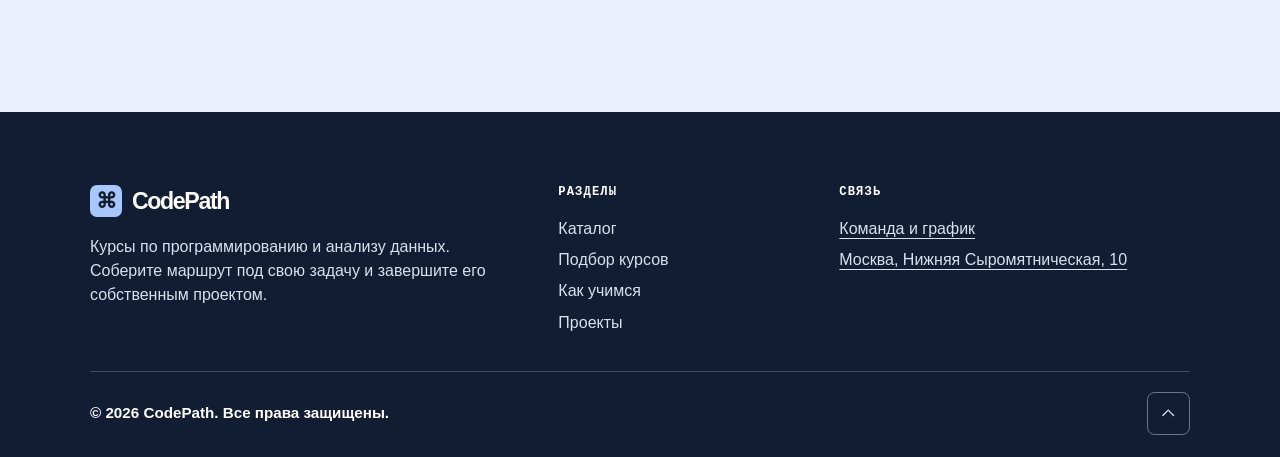
==== commit 91b6fa99: "Complete CodePath course storefront for KR 3" ====
--- a/index.html
+++ b/index.html
@@ -5,66 +5,124 @@
   <meta name="viewport" content="width=device-width, initial-scale=1">
   <meta name="theme-color" content="#f5f7fb">
   <title>Главная — CodePath</title>
-  <meta name="description" content="Каталог курсов по программированию, анализу данных и машинному обучению.">
+  <meta name="description" content="Курсы программирования, анализа данных и машинного обучения.">
   <script src="js/theme.js"></script>
   <link rel="icon" href="images/mark.svg" type="image/svg+xml">
   <link rel="stylesheet" href="vendor/bootstrap.min.css">
   <link rel="stylesheet" href="css/custom.css">
+  <link rel="stylesheet" href="css/shop.css">
   <script src="vendor/bootstrap.bundle.min.js" defer></script>
+  <script src="js/data.js" defer></script>
+  <script src="js/store.js" defer></script>
+  <script src="js/site.js" defer></script>
   <script src="js/app.js" defer></script>
+  <script src="js/commerce.js" defer></script>
 </head>
 <body id="top" data-page="index">
   <a class="skip-link" href="#main">К содержанию</a>
   <header class="site-header">
     <nav class="navbar navbar-expand-lg container" aria-label="Основная навигация">
       <a class="navbar-brand" href="index.html"><span class="brand-mark" aria-hidden="true">⌘</span><span>Code<span class="brand-path">Path</span></span></a>
+      <div class="header-tools">
+        <a class="btn btn-line account-link" href="account.html" aria-label="Личный кабинет"><span data-icon="user" data-icon-class="" aria-hidden="true"></span><span class="account-label">Кабинет</span></a>
+        <a class="btn btn-icon cart-link" id="cart-link" href="order.html" aria-label="Корзина"><span data-icon="cart" data-icon-class="" aria-hidden="true"></span><span id="cart-count" class="cart-count" hidden>0</span></a>
+        <button class="btn btn-icon" id="open-search" type="button" aria-label="Поиск по сайту" aria-haspopup="dialog" title="Поиск"><span data-icon="search" data-icon-class="" aria-hidden="true"></span></button>
+        <button class="btn btn-icon" type="button" data-theme-toggle aria-label="Тёмная тема" aria-pressed="false" title="Сменить тему"><span data-icon="moon" data-icon-class="theme-moon" aria-hidden="true"></span><span data-icon="sun" data-icon-class="theme-sun" aria-hidden="true"></span></button>
+      </div>
       <button class="navbar-toggler" type="button" data-bs-toggle="collapse" data-bs-target="#menu" aria-controls="menu" aria-expanded="false" aria-label="Меню"><span class="navbar-toggler-icon"></span></button>
       <div class="collapse navbar-collapse" id="menu">
         <ul class="navbar-nav mx-auto">
             <li class="nav-item"><a class="nav-link active" href="index.html" aria-current="page">Главная</a></li>
             <li class="nav-item"><a class="nav-link" href="catalog.html">Каталог</a></li>
+            <li class="nav-item"><a class="nav-link" href="builder.html">Подбор</a></li>
             <li class="nav-item"><a class="nav-link" href="learning.html">Как учимся</a></li>
-            <li class="nav-item"><a class="nav-link" href="projects.html">Проекты</a></li>
+            <li class="nav-item"><a class="nav-link" href="contacts.html">Контакты</a></li>
         </ul>
-        <div class="header-tools">
-          <a class="btn btn-line header-cta" href="order.html">Записаться <span aria-hidden="true">↗</span></a>
-          <a class="btn btn-icon" href="catalog.html?saved=1#catalog-list" aria-label="Избранные курсы" title="Избранные курсы"><svg viewBox="0 0 24 24" fill="none" stroke="currentColor" stroke-width="1.7" stroke-linejoin="round" aria-hidden="true"><path d="M6 4h12v16l-6-4-6 4Z"/></svg></a>
-          <button class="btn btn-icon" type="button" data-theme-toggle aria-label="Тёмная тема" aria-pressed="false" title="Сменить тему"><svg class="theme-moon" viewBox="0 0 24 24" fill="none" stroke="currentColor" stroke-width="1.7" stroke-linejoin="round" aria-hidden="true"><path d="M20.1 15.5A8.5 8.5 0 0 1 8.5 3.9 8.5 8.5 0 1 0 20.1 15.5Z"/></svg><svg class="theme-sun" viewBox="0 0 24 24" fill="none" stroke="currentColor" stroke-width="1.7" stroke-linecap="round" aria-hidden="true"><circle cx="12" cy="12" r="4"/><path d="M12 2v2m0 16v2M2 12h2m16 0h2M5 5l1.4 1.4m11.2 11.2L19 19M5 19l1.4-1.4M17.6 6.4 19 5"/></svg></button>
-        </div>
       </div>
     </nav>
   </header>
   <main id="main" tabindex="-1">
-    <section class="home-hero" aria-labelledby="hero-title">
-      <img class="hero-photo" src="images/photos/workspace.jpg" width="1600" height="1065" alt="" fetchpriority="high">
-      <div class="container hero-copy">
-        <p class="eyebrow">Каталог онлайн-курсов</p>
-        <h1 id="hero-title">От первой строки<br>к своему проекту</h1>
-        <p class="intro">Выберите курс по программированию, анализу данных или машинному обучению. Сравните программы и посмотрите, что сможете сделать к концу курса.</p>
-        <div class="hero-actions">
-          <a class="btn btn-accent" href="catalog.html">Смотреть курсы <span aria-hidden="true">↗</span></a>
-          <a class="btn btn-on-hero" href="projects.html">Примеры работ</a>
-        </div>
-      </div>
-    </section>
-    <nav class="home-pathways" aria-label="Направления обучения">
-      <div class="container">
+    <section class="home-hero cutout-hero" aria-labelledby="hero-title">
+      <div class="container">
+        <div class="row align-items-center gy-4">
+          <div class="col-12 col-lg-6 hero-copy">
+            <h1 id="hero-title">От первой строки к своему проекту</h1>
+            <p class="intro">Выберите курс или соберите маршрут из нескольких программ. Напишите первый скрипт, сверстайте сайт или научитесь анализировать данные.</p>
+            <div class="hero-actions"><a class="btn btn-accent" href="catalog.html">Открыть каталог</a><a class="btn btn-line" href="builder.html">Подобрать курсы</a></div>
+          </div>
+          <div class="col-12 col-lg-6"><img class="hero-cutout" src="images/photos/banner.png" width="1536" height="1024" alt="Ноутбук с редактором кода и блокнот" fetchpriority="high"></div>
+        </div>
+      </div>
+    </section>
+    <section class="section categories-section" aria-labelledby="categories">
+      <div class="container">
+        <div class="section-heading"><h2 id="categories">Направления обучения</h2></div>
         <div class="row g-3">
-          <div class="col-12 col-md-4"><a class="pathway" href="catalog.html?direction=code#catalog-list"><span><strong>Программирование</strong><small>Python и веб-разработка</small></span><span aria-hidden="true">↗</span></a></div>
-          <div class="col-12 col-md-4"><a class="pathway" href="catalog.html?direction=data#catalog-list"><span><strong>Анализ данных</strong><small>SQL, таблицы и графики</small></span><span aria-hidden="true">↗</span></a></div>
-          <div class="col-12 col-md-4"><a class="pathway" href="catalog.html?direction=ml#catalog-list"><span><strong>Машинное обучение</strong><small>Модели и нейронные сети</small></span><span aria-hidden="true">↗</span></a></div>
-        </div>
-      </div>
-    </nav>
+          <div class="col-md-4"><a class="pathway" href="catalog.html?direction=code#catalog-list"><span><strong>Программирование</strong><small>Автоматизируйте задачи на Python или сверстайте сайт.</small></span><span data-icon="right" data-icon-class="" aria-hidden="true"></span></a></div>
+          <div class="col-md-4"><a class="pathway" href="catalog.html?direction=data#catalog-list"><span><strong>Анализ данных</strong><small>Научитесь писать SQL-запросы и строить графики.</small></span><span data-icon="right" data-icon-class="" aria-hidden="true"></span></a></div>
+          <div class="col-md-4"><a class="pathway" href="catalog.html?direction=ml#catalog-list"><span><strong>Машинное обучение</strong><small>Обучите модель и разберите её ошибки на практике.</small></span><span data-icon="right" data-icon-class="" aria-hidden="true"></span></a></div>
+        </div>
+      </div>
+    </section>
+    <section class="section inner-body" aria-labelledby="routes-title">
+      <div class="container">
+        <div class="section-heading"><h2 id="routes-title">Готовые маршруты</h2><a href="builder.html" class="btn btn-line">Собрать свой</a></div>
+        <div class="row g-4" data-track-cards></div>
+      </div>
+    </section>
     <section class="section popular-section" aria-labelledby="popular">
-      <div class="container">
-        <div class="section-heading">
-          <div><h2 id="popular">Популярные курсы</h2></div>
-          <a class="inline-link" href="catalog.html">Весь каталог <span aria-hidden="true">↗</span></a>
-        </div>
-        <noscript><p class="alert alert-warning mt-3">Для этой страницы нужен JavaScript. Включите его в браузере и обновите страницу.</p></noscript>
-        <div class="row g-4" id="courses"></div>
-        <div class="catalog-note"><span>Не знаете, с чего начать?</span><a class="inline-link" href="learning.html">Посмотрите, как устроено обучение <span aria-hidden="true">→</span></a></div>
+      <div class="container"><div class="section-heading"><h2 id="popular">Популярные курсы</h2><a class="btn btn-line" href="catalog.html">Весь каталог</a></div><div class="row g-4" id="courses"></div></div>
+    </section>
+    <section class="section selection-section" aria-labelledby="selection-title">
+      <div class="container"><div class="section-heading"><h2 id="selection-title">Как работает подбор</h2></div>
+        <div class="selection-grid">
+          <article class="selection-main"><h3>Начните с задачи</h3><p>Хотите написать сайт, подготовить отчёт или попробовать обучить модель? Откройте готовый вариант или добавьте курсы по одному.</p><a class="btn btn-accent" href="builder.html">Перейти к подбору</a></article>
+          <article><h3>Проверьте требования</h3><p>Для машинного обучения нужен Python. Подбор подскажет, какого курса может не хватать.</p></article>
+          <article><h3>Уложитесь в бюджет</h3><p>Итог пересчитывается сразу. Список можно сохранить в кабинете, скачать или отправить ссылкой.</p></article>
+        </div>
+      </div>
+    </section>
+    <section class="section inner-body reviews-section" aria-labelledby="reviews-title">
+      <div class="container">
+        <div class="section-heading"><div><h2 id="reviews-title">Отзывы о курсах</h2><p class="intro">Примеры отзывов для демонстрации раздела.</p></div>
+          <div class="review-actions">
+            <button class="btn btn-icon" type="button" id="reviews-prev" aria-label="Предыдущий отзыв"><span data-icon="left" data-icon-class="" aria-hidden="true"></span></button>
+            <button class="btn btn-line" type="button" id="pause-reviews" aria-pressed="false">Пауза</button>
+            <button class="btn btn-icon" type="button" id="reviews-next" aria-label="Следующий отзыв"><span data-icon="right" data-icon-class="" aria-hidden="true"></span></button>
+          </div>
+        </div>
+        <div id="review-rail" class="review-rail" tabindex="0" aria-label="Лента отзывов">
+          <article class="card review-card">
+            <p class="review-stars"><span aria-hidden="true">★★★★★</span><span class="visually-hidden">Оценка: 5 из 5</span></p>
+            <h3>Маша · «Python с нуля»</h3><p>Я до этого только формулы в таблицах писала. В конце курса собрала скрипт, который разбирает расходы из CSV. Теперь хотя бы понимаю, где искать ошибку, если что-то не запускается.</p>
+            <details><summary>Читать целиком</summary><p>Больше всего помогло то, что задание про файлы шло сразу после функций. Я сначала решила задачу на десяти строках, потом прогнала её на таблице за весь месяц.</p></details>
+          </article>
+          <article class="card review-card">
+            <p class="review-stars"><span aria-hidden="true">★★★★★</span><span class="visually-hidden">Оценка: 5 из 5</span></p>
+            <h3>Денис · «Frontend-разработка»</h3><p>Самым полезным оказался разбор адаптивной вёрстки. На ноутбуке мой сайт выглядел нормально, а на телефоне кнопка уезжала за край. Переписал сетку и сам нашёл ещё два похожих места.</p>
+
+          </article>
+          <article class="card review-card">
+            <p class="review-stars"><span aria-hidden="true">★★★★★</span><span class="visually-hidden">Оценка: 5 из 5</span></p>
+            <h3>Алина · «SQL для анализа данных»</h3><p>Когда на работе попросили сгруппировать заказы по неделям, я уже знала, как это сделать. Больше всего времени ушло на объединение таблиц, зато стало понятно, почему в отчёте иногда появлялись дубли.</p>
+            <details><summary>Читать целиком</summary><p>После финальной задачи вернулась к первым запросам и переделала их. Понравилось, что результат можно проверить по исходной таблице.</p></details>
+          </article>
+          <article class="card review-card">
+            <p class="review-stars"><span aria-hidden="true">★★★★★</span><span class="visually-hidden">Оценка: 5 из 5</span></p>
+            <h3>Илья · «Анализ данных на Python»</h3><p>Сначала построил красивый график, а потом заметил пропуски в датах. Хорошо, что в программе есть отдельный блок про чистку данных. Второй график оказался менее гладким, зато честным.</p>
+
+          </article>
+          <article class="card review-card">
+            <p class="review-stars"><span aria-hidden="true">★★★★★</span><span class="visually-hidden">Оценка: 5 из 5</span></p>
+            <h3>Лена · «Машинное обучение»</h3><p>Понравилось сравнивать прогноз модели с простым средним. Сразу видно, есть ли смысл усложнять решение. На итоговом проекте объяснила метрику своими словами, чего раньше не могла.</p>
+
+          </article>
+          <article class="card review-card">
+            <p class="review-stars"><span aria-hidden="true">★★★★★</span><span class="visually-hidden">Оценка: 5 из 5</span></p>
+            <h3>Антон · «Нейронные сети»</h3><p>Классификатор путал похожие картинки, и я разобрал именно эти примеры. Теперь к итоговому ноутбуку могу приложить разбор ошибок, а не только процент точности.</p>
+
+          </article>
+        </div>
       </div>
     </section>
     <section id="faq" class="section faq-section" aria-labelledby="faq-title">
@@ -118,32 +176,38 @@
       <div class="row gy-4">
         <div class="col-12 col-md-5">
           <a class="footer-brand" href="index.html"><span class="brand-mark" aria-hidden="true">⌘</span><span>Code<span class="brand-path">Path</span></span></a>
-          <p class="footer-description">CodePath — учебный каталог курсов по программированию и анализу данных. Здесь можно сравнить программы, выбрать подходящий уровень и посмотреть примеры итоговых работ.</p>
-        </div>
-        <nav class="col-6 col-md-3" aria-label="Навигация в подвале">
+          <p class="footer-description">Курсы по программированию и анализу данных. Соберите маршрут под свою задачу и завершите его собственным проектом.</p>
+        </div>
+        <nav class="col-6 col-md-3" aria-label="Навигация в футере">
           <h2>Разделы</h2>
           <ul class="list-unstyled mb-0">
-            <li><a href="index.html">Главная</a></li>
             <li><a href="catalog.html">Каталог</a></li>
+            <li><a href="builder.html">Подбор курсов</a></li>
             <li><a href="learning.html">Как учимся</a></li>
             <li><a href="projects.html">Проекты</a></li>
           </ul>
         </nav>
-        <div class="col-6 col-md-4">
-          <h2>Участникам</h2>
-          <ul class="list-unstyled mb-0">
-            <li><a href="catalog.html?saved=1#catalog-list">Избранные курсы</a></li>
-            <li><a href="order.html">Запись на курс <span aria-hidden="true">↗</span></a></li>
-            <li><a href="index.html#faq">Вопросы и ответы</a></li>
-          </ul>
-          <p class="footer-author">Святослав Сакулин · группа 12-40</p>
+        <div class="col-6 col-md-4 footer-contact">
+          <h2>Связь</h2>
+          <p><a href="contacts.html">Команда и график</a></p>
+          <p><a href="contacts.html#location">Москва, Нижняя Сыромятническая, 10</a></p>
         </div>
       </div>
       <div class="footer-bottom">
         <p class="footer-copyright">© 2026 CodePath. Все права защищены.</p>
-        <a href="#top">Наверх <span aria-hidden="true">↑</span></a>
+        <a class="btn back-top" href="#top" aria-label="Наверх" title="Наверх"><span data-icon="up" data-icon-class="" aria-hidden="true"></span></a>
       </div>
     </div>
   </footer>
+  <dialog class="search-dialog" id="site-search" aria-labelledby="search-title">
+    <div class="search-dialog-head"><h2 id="search-title">Поиск по сайту</h2>
+      <form method="dialog"><button class="btn btn-icon" aria-label="Закрыть поиск"><span data-icon="close" data-icon-class="" aria-hidden="true"></span></button></form>
+    </div>
+    <form role="search"><label for="site-query" class="visually-hidden">Введите запрос</label>
+      <input class="form-control" type="search" id="site-query" placeholder="Курс, раздел или тема" autocomplete="off">
+    </form>
+    <p id="site-results-count" role="status"></p><ul id="site-results" class="list-unstyled"></ul>
+  </dialog>
+  <p class="site-status" id="site-status" role="status"></p>
 </body>
 </html>
--- a/css/shop.css
+++ b/css/shop.css
@@ -0,0 +1,246 @@
+[hidden] { display: none !important; }
+.ui-icon { display: block; width: 1.15rem; height: 1.15rem; flex: none; }
+[data-icon] { display: inline-flex; flex: none; }
+.site-header .navbar { justify-content: flex-start; }
+.site-header .header-tools { order: 3; flex-wrap: nowrap; gap: .4rem; padding: 0; }
+.site-header .btn span, .back-top span { margin: 0; }
+.site-header .account-link { display: inline-flex; align-items: center; gap: .45rem; min-height: 2.65rem; padding: .45rem .65rem; font-size: .9rem; white-space: nowrap; }
+.site-header .btn-icon { position: relative; }
+.site-header .btn-icon svg { width: 1.15rem; height: 1.15rem; }
+.cart-count {
+  position: absolute;
+  right: -.37rem;
+  top: -.4rem;
+  min-width: 1.15rem;
+  padding-inline: .18rem;
+  border: 1px solid var(--white);
+  border-radius: 1rem;
+  background: #1a56cc;
+  color: #fff;
+  font-size: .7rem;
+  line-height: 1.12rem;
+}
+[data-bs-theme="light"] [data-icon="sun"], [data-bs-theme="dark"] [data-icon="moon"] { display: none; }
+.breadcrumb-wrap { padding-top: .9rem; font-size: .92rem; }
+.breadcrumb-item.active { color: var(--muted); }
+.breadcrumb-item a { color: var(--accent); }
+
+.cutout-hero.home-hero {
+  min-height: 72svh;
+  padding-block: clamp(3rem, 7vw, 6rem);
+  background: radial-gradient(ellipse at 85% 38%, var(--soft), transparent 68%), var(--paper);
+  color: var(--ink);
+  border-bottom: 1px solid var(--line);
+}
+.cutout-hero.home-hero::after { content: none; }
+.cutout-hero .hero-copy .intro { color: var(--muted); }
+.cutout-hero .hero-copy h1 { font-size: clamp(2.35rem, 5.05vw, 4.55rem); line-height: 1.04; text-wrap: balance; }
+.cutout-hero .hero-actions .btn:focus-visible { outline-color: #3278e9; }
+.hero-cutout { width: 100%; aspect-ratio: 3 / 2; object-fit: contain; }
+.categories-section .pathway { padding: 1.3rem; }
+.categories-section .pathway strong { font-size: 1.19rem; }
+.categories-section .pathway small { margin-top: .45rem; line-height: 1.55; }
+
+.section h2, .shop-panel h2 { overflow-wrap: anywhere; }
+.shop-panel h2 { font-size: clamp(1.55rem, 2.7vw, 2.1rem); margin: 0 0 .95rem; }
+.shop-panel, .selection-grid article {
+  border: 1px solid var(--line);
+  border-radius: .8rem;
+  background-color: var(--white);
+  padding: clamp(1.15rem, 3.2vw, 2rem);
+}
+.shop-panel p:last-child, .selection-grid article p:last-child { margin-bottom: 0; }
+.shop-intro { padding-block: clamp(2.8rem, 6vw, 5.5rem); }
+.shop-grid { display: grid; grid-template-columns: minmax(0, 1.35fr) minmax(0, 1fr); align-items: start; gap: 1rem; }
+.ready-section, .selection-section { background-color: var(--soft); }
+.selection-grid { display: grid; grid-template-columns: 1.2fr 1fr; gap: 1rem; }
+.selection-grid .selection-main { grid-row: span 2; display: grid; align-content: center; justify-items: start; background-color: var(--night); color: #fff; }
+.selection-grid .selection-main p { color: #d7e1f0; max-width: 30rem; }
+
+.photo-gallery { position: relative; overflow: hidden; background: var(--soft); }
+.photo-gallery img { width: 100%; object-fit: cover; aspect-ratio: 16 / 9; }
+.course-intro .photo-gallery { border-radius: .65rem; }
+.gallery-controls {
+  position: absolute;
+  inset: auto .65rem .65rem;
+  display: flex;
+  align-items: center;
+  justify-content: space-between;
+  gap: .35rem;
+  pointer-events: none;
+}
+.gallery-controls span { color: #fff; background-color: #111d33; border-radius: 1rem; font-size: .77rem; padding: .16rem .58rem; }
+.photo-button {
+  display: grid;
+  place-items: center;
+  width: 2.1rem;
+  height: 2.1rem;
+  padding: 0;
+  pointer-events: auto;
+  --bs-btn-bg: #fff;
+  --bs-btn-color: #172033;
+  --bs-btn-border-color: #dbe3ef;
+  --bs-btn-hover-bg: #dbe7ff;
+  --bs-btn-hover-color: #164fc0;
+  --bs-btn-hover-border-color: #a8b7cb;
+  --bs-btn-active-bg: #dbe7ff;
+  --bs-btn-active-color: #164fc0;
+}
+.track-badge { background: var(--soft); color: var(--accent) !important; padding: .25rem .6rem; border-radius: 1rem; font-size: .84rem; font-weight: 680; }
+.track-card ul { padding-left: 1.15rem; }
+.track-price { margin-top: auto; font-size: 1.18rem; }
+.course-card .card-provider { margin-bottom: .55rem; color: var(--accent); font-size: .82rem; font-weight: 680; }
+.course-spec { font-size: .88rem; font-weight: 620; }
+.course-buy { border-top: 1px solid var(--line); margin-top: auto; padding-top: .85rem; width: 100%; }
+.course-buy .btn { font-size: .88rem; padding-inline: .72rem; }
+
+.catalog-layout { display: grid; grid-template-columns: minmax(13rem, 17rem) minmax(0, 1fr); column-gap: clamp(1rem, 3vw, 2.6rem); align-items: start; }
+.catalog-filters {
+  position: sticky;
+  top: calc(var(--nav-height) + 1rem);
+  z-index: 4;
+  max-height: calc(100svh - var(--nav-height) - 2rem);
+  overflow-y: auto;
+  background: var(--paper);
+  padding: 1rem;
+  border: 1px solid var(--line);
+  border-radius: .75rem;
+}
+.catalog-filters summary, .review-card summary { color: var(--accent); font-weight: 700; cursor: pointer; }
+.filter-fields { padding-top: .75rem; }
+.filter-fields :is(input, select) { margin-bottom: .65rem; }
+.catalog-layout .result-count { margin-top: 0; }
+
+.review-actions, .action-group, .profile-actions { display: flex; flex-wrap: wrap; align-items: center; gap: .55rem; }
+.review-actions .btn-line { padding-block: .53rem; }
+.review-rail { display: flex; gap: 1rem; overflow: auto; padding-bottom: .6rem; }
+.review-card { flex: 0 0 clamp(17rem, 38vw, 30rem); padding: clamp(1.15rem, 2.5vw, 1.8rem); }
+.review-card h3 { font-size: 1.2rem; }
+.review-card .review-stars { color: #976208; letter-spacing: .18em; margin-bottom: .65rem; }
+[data-bs-theme="dark"] .review-card .review-stars { color: #ffca69; }
+.review-card details p { margin: .7rem 0 0; }
+.route-list { margin: 1.15rem 0 1.4rem; }
+.route-row { display: grid; grid-template-columns: minmax(0, 1fr) auto; align-items: center; gap: .65rem; margin-bottom: .6rem; }
+.route-row > div { min-width: 0; }
+.route-advice { padding-left: 1.15rem; }
+.route-advice:empty { display: none; }
+.total-line { display: flex; justify-content: space-between; gap: .75rem; padding-top: .95rem; border-top: 1px solid var(--line); font-size: 1.24rem; font-weight: 720; }
+.shop-list { padding: 0; list-style: none; }
+.shop-list li {
+  display: flex;
+  flex-wrap: wrap;
+  align-items: center;
+  justify-content: space-between;
+  column-gap: 1rem;
+  row-gap: .55rem;
+  border-bottom: 1px solid var(--line);
+  padding: .8rem 0;
+}
+.shop-list li > div:has(button) { display: flex; gap: .55rem; align-items: center; flex-wrap: wrap; }
+.checkout-totals div { display: flex; justify-content: space-between; margin-bottom: .55rem; gap: 1rem; }
+.checkout-totals dd { margin: 0; }
+.inline-status {
+  margin-top: 1rem;
+  margin-bottom: 0;
+  padding: .8rem .95rem;
+  border-radius: .5rem;
+  background: var(--soft);
+  color: var(--ink);
+}
+.auth-panel { width: min(100%, 36rem); }
+#auth-modes [aria-pressed="true"] { border-color: var(--accent); background: var(--soft); color: var(--accent); }
+.profile-heading { display: flex; align-items: start; justify-content: space-between; gap: 1rem; }
+.profile-heading h2 { overflow-wrap: anywhere; }
+.profile-heading p { overflow-wrap: anywhere; }
+
+.person-heading { display: flex; gap: .8rem; align-items: center; margin-bottom: 1rem; }
+.person-heading h3 { margin-bottom: .22rem; }
+.person-heading p { color: var(--muted); margin: 0; }
+.avatar { width: 3.25rem; height: 3.25rem; border-radius: 50%; display: grid; place-items: center; color: var(--accent); background: var(--soft); font-weight: 760; flex: none; }
+.person-card li, .address-line { display: flex; align-items: center; gap: .62rem; margin: .6rem 0; }
+.person-card li .ui-icon, .address-line .ui-icon { color: var(--accent); }
+.contact-map { width: 100%; min-height: min(59svh, 33rem); border: 1px solid var(--line); border-radius: .75rem; display: block; background: var(--soft); }
+.footer-contact p { margin: .45rem 0; }
+.site-footer .footer-contact a { color: #d7e1f0; }
+.site-footer .footer-contact a:hover { color: #a9c7ff; }
+.back-top { display: inline-grid; place-items: center; width: 2.7rem; height: 2.7rem; padding: 0; border: 1px solid #647896; }
+.footer-bottom { align-items: center; }
+.search-dialog {
+  width: min(40rem, calc(100% - 2rem));
+  max-height: min(80svh, 44rem);
+  border: 1px solid var(--line);
+  border-radius: .85rem;
+  padding: clamp(1rem, 4vw, 1.6rem);
+  color: var(--ink);
+  background: var(--white);
+}
+.search-dialog::backdrop { background: #0c1624ad; }
+.search-dialog-head { display: flex; justify-content: space-between; align-items: center; gap: 1rem; margin-bottom: 1rem; }
+.search-dialog h2 { font-size: 1.5rem; margin: 0; }
+#site-results-count { color: var(--muted); margin: .8rem 0 .25rem; }
+#site-results { margin: 0; }
+#site-results li { padding: .6rem 0; border-bottom: 1px solid var(--line); }
+#site-results small { display: block; color: var(--muted); }
+.site-status {
+  position: fixed;
+  right: 1rem;
+  bottom: 1rem;
+  max-width: min(26rem, calc(100% - 2rem));
+  padding: .8rem 1rem;
+  border-radius: .55rem;
+  background: #111d33;
+  color: #fff;
+  opacity: 0;
+  pointer-events: none;
+  z-index: 1100;
+  margin: 0;
+}
+.site-status.is-visible { opacity: 1; }
+
+@media (prefers-reduced-motion: no-preference) {
+  body, .site-header, .section, .page-intro, .cutout-hero.home-hero, .card, .shop-panel, .selection-grid article,
+  .pathway, .form-control, .form-select, .catalog-filters, .site-status {
+    transition: background-color .24s ease, color .24s ease, border-color .24s ease, opacity .24s ease;
+  }
+  .hero-cutout { animation: reveal-banner .68s ease-out both; }
+  @keyframes reveal-banner {
+    from { opacity: 0; transform: translateY(16px); }
+    to { opacity: 1; transform: translateY(0); }
+  }
+}
+@media (max-width: 991px) {
+  .site-header .header-tools { order: 0; margin-left: auto; }
+  .site-header .navbar-toggler { margin-left: .5rem; }
+  .cutout-hero.home-hero { min-height: auto; }
+  .hero-cutout { max-width: 33rem; margin-inline: auto; }
+  .shop-grid { grid-template-columns: 1fr; }
+}
+@media (max-width: 767px) {
+  .catalog-layout, .selection-grid { grid-template-columns: minmax(0, 1fr); }
+  .catalog-layout { row-gap: 1rem; }
+  .catalog-filters { top: var(--nav-height); max-height: 53svh; }
+  .selection-grid .selection-main { grid-row: auto; }
+  .review-actions { margin-top: .75rem; }
+}
+@media (max-width: 575px) {
+  .site-header .navbar-brand { font-size: 1.1rem; gap: .35rem; margin-right: .38rem; }
+  .site-header .brand-mark { width: 1.55rem; height: 1.55rem; font-size: 1rem; }
+  .site-header .header-tools { gap: .28rem; }
+  .site-header .btn-icon, .site-header .account-link { width: 2rem; height: 2rem; min-height: 2rem; justify-content: center; padding: 0; }
+  .site-header .account-label { display: none; }
+  .site-header .navbar-toggler { padding: .19rem .25rem; margin-left: .35rem; }
+  .site-header .navbar-toggler-icon { width: 1.25rem; height: 1.5rem; }
+  .cart-count { right: -.3rem; }
+}
+@media (min-width: 992px) {
+  .account-body, .order-body { min-height: 100svh; align-items: start; }
+}
+.reviews-section { grid-template-columns: minmax(0, 1fr); }
+.reviews-section > .container { min-width: 0; }
+.local-map { position: relative; border: 1px solid var(--line); border-radius: .75rem; background: var(--soft); }
+.local-map .contact-map { height: min(59svh, 33rem); min-height: 17rem; border: 0; cursor: grab; touch-action: none; }
+.contact-map.is-dragging { cursor: grabbing; }
+.map-tools { position: absolute; top: .7rem; left: .7rem; display: flex; gap: .3rem; }
+.map-tools .btn { padding: .37rem .65rem; background-color: var(--white); }
+.map-credit { position: absolute; right: .35rem; bottom: .35rem; padding: .18rem .35rem; border-radius: .2rem; color: #172033; background: #fff; font-size: .74rem; }
+.map-help { margin: .65rem 0 0; color: var(--muted); font-size: .9rem; }
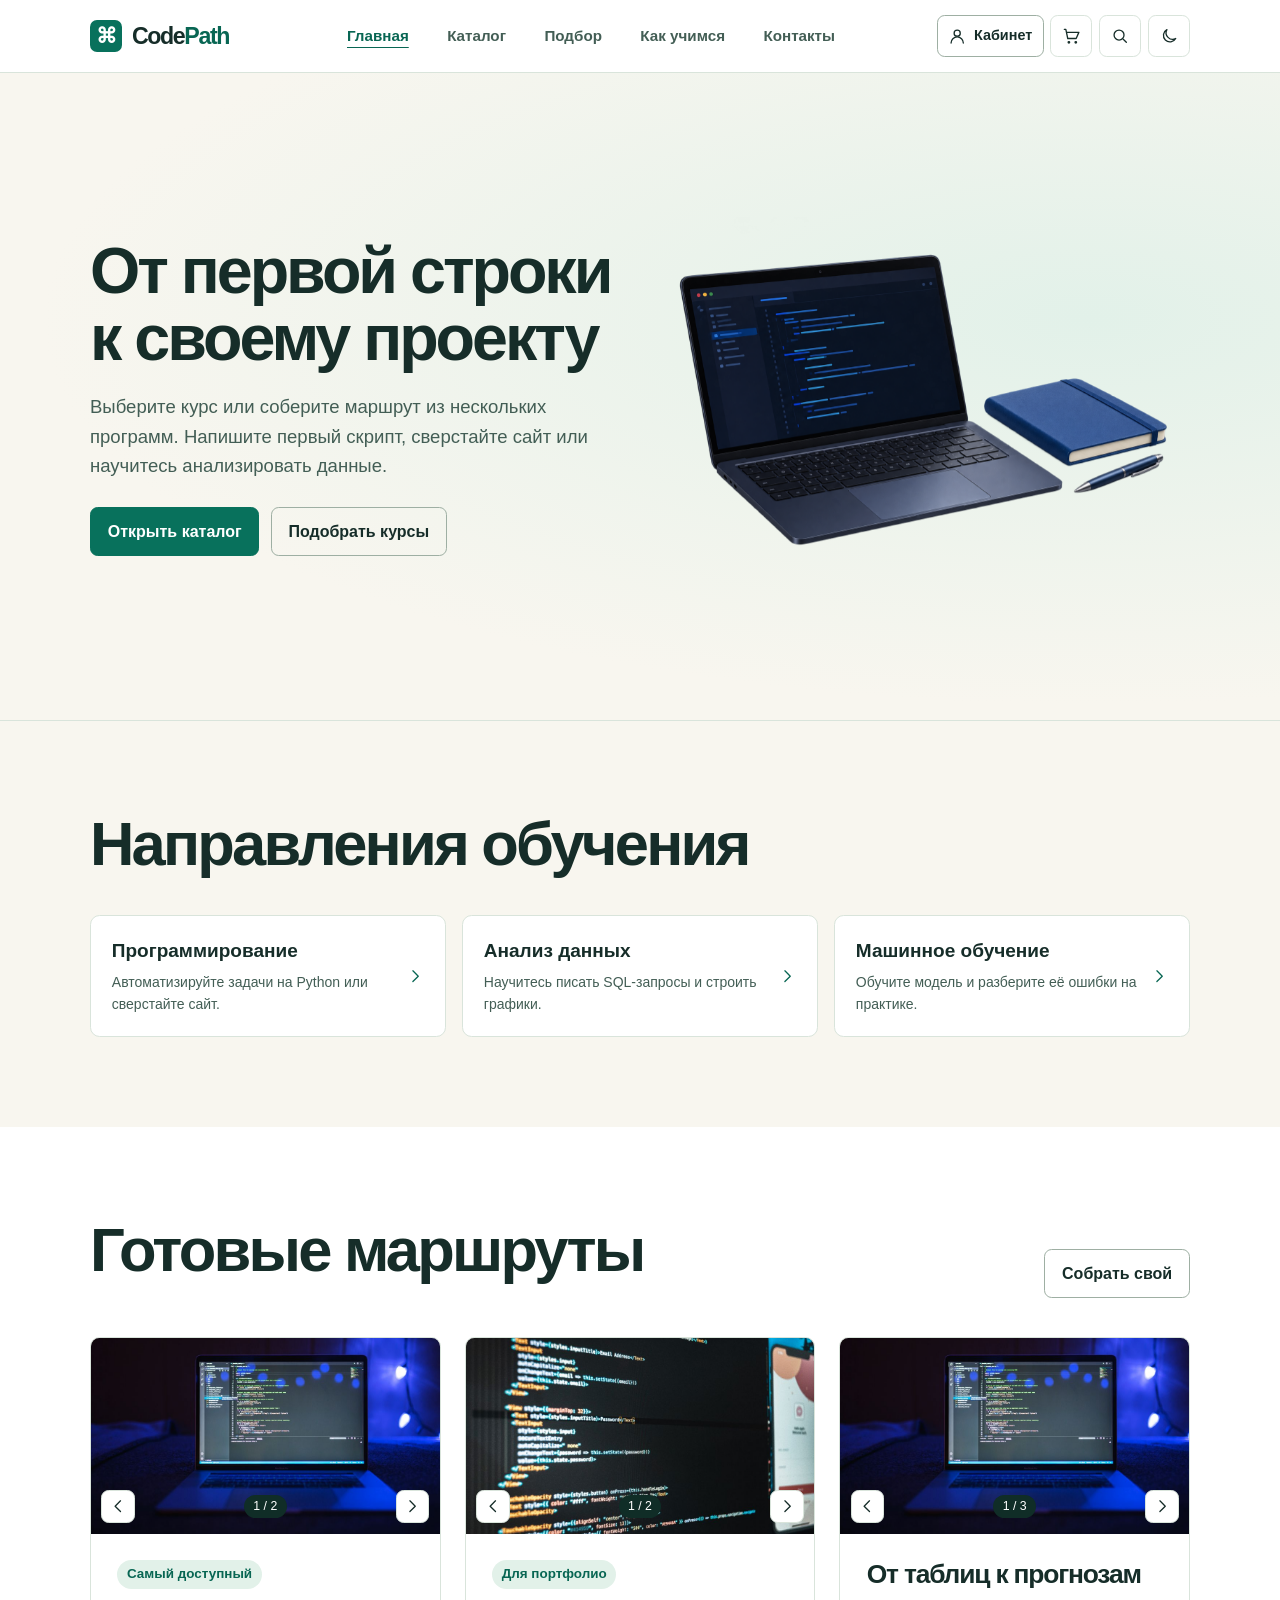
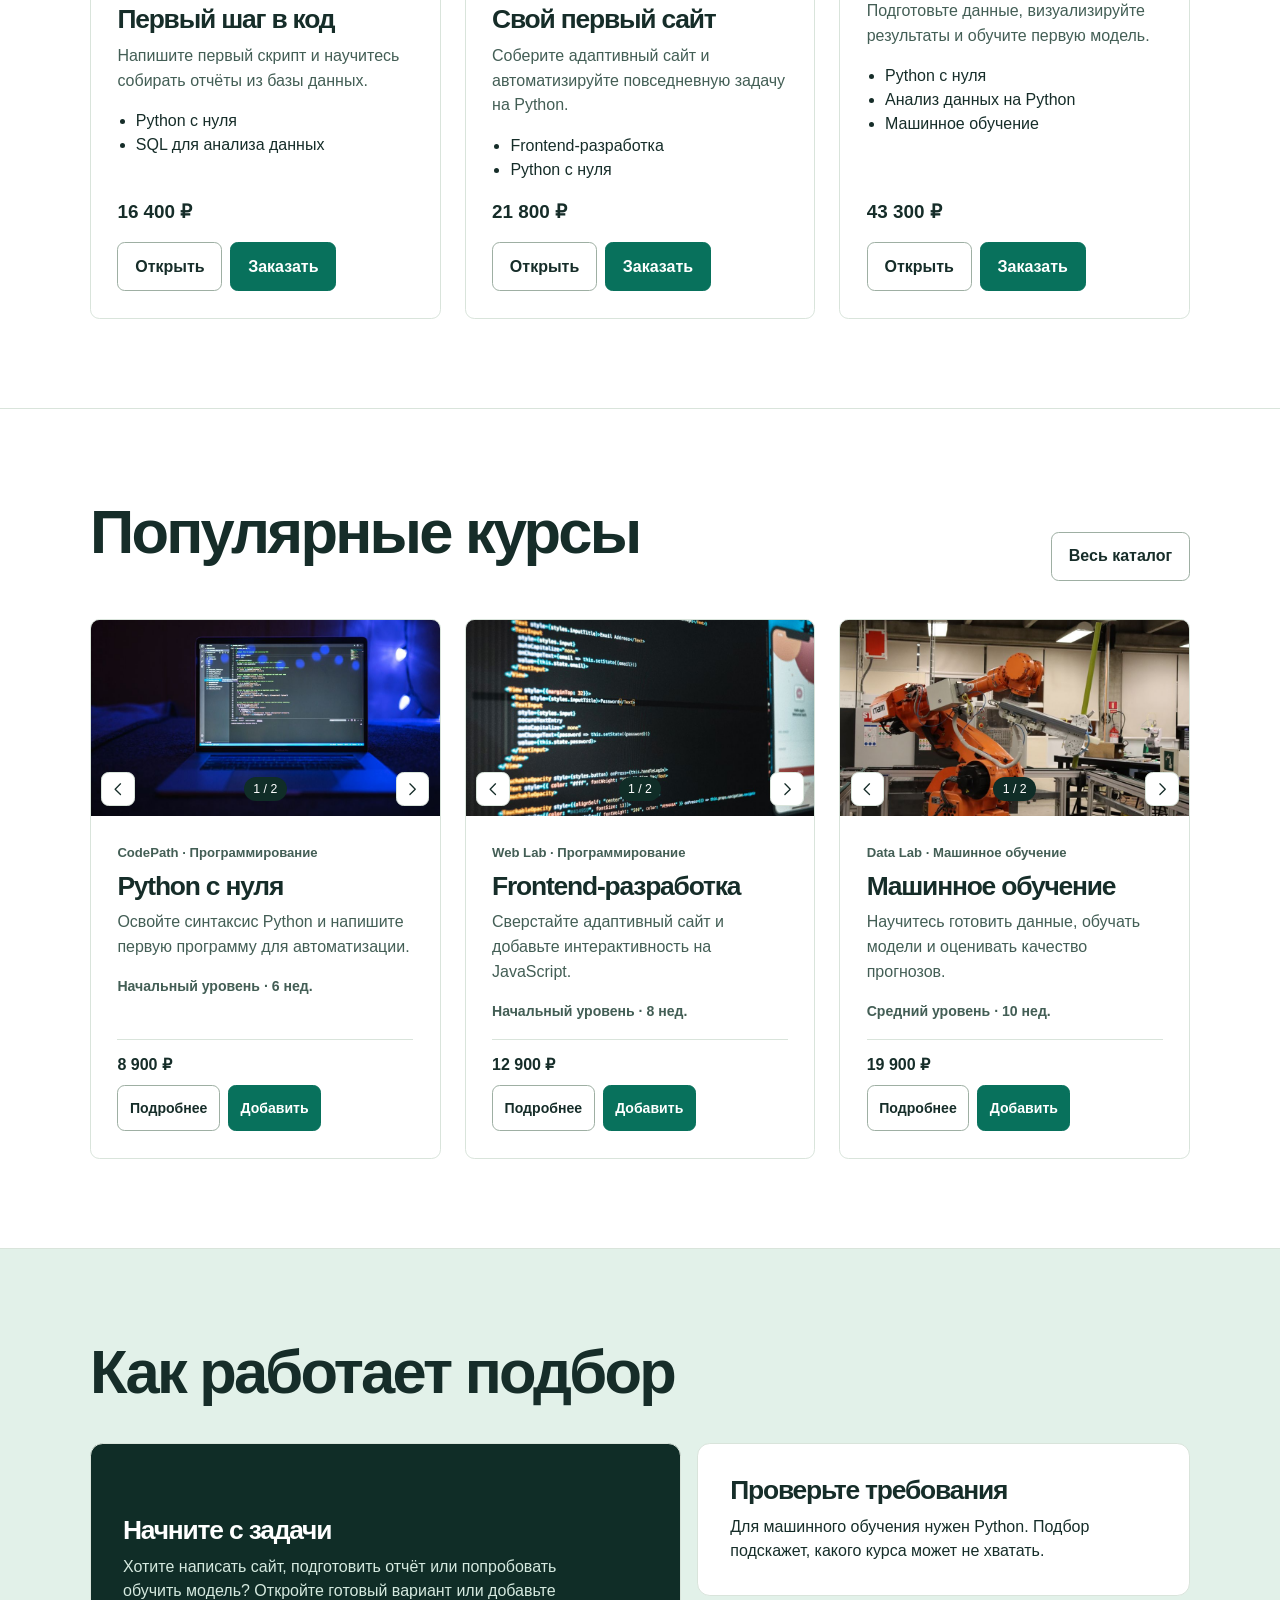
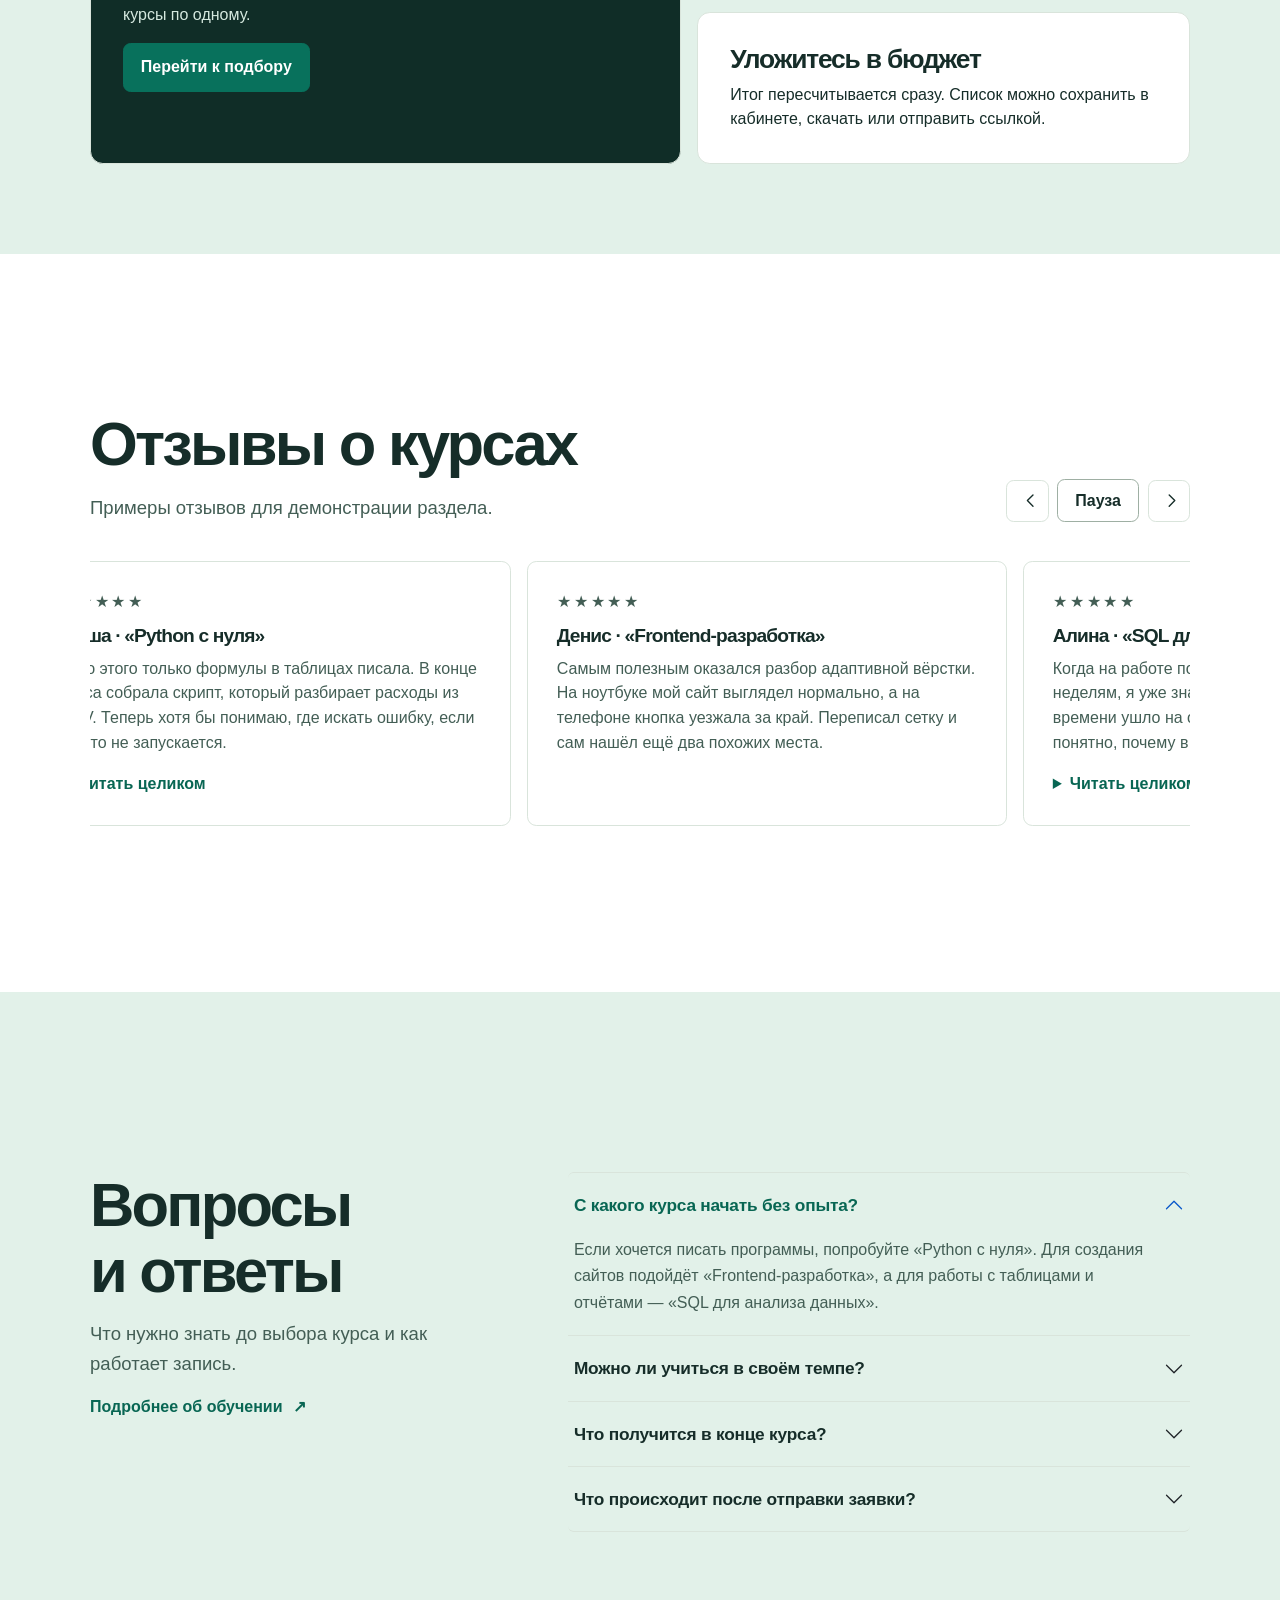
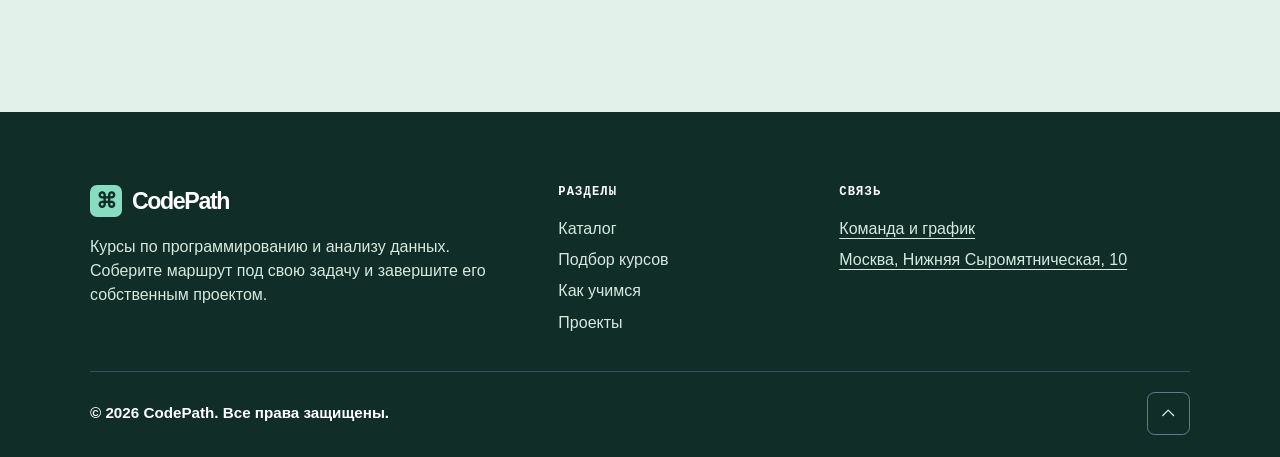
==== commit 2a620635: "Refresh CodePath with a warm teal palette" ====
--- a/index.html
+++ b/index.html
@@ -3,7 +3,7 @@
 <head>
   <meta charset="utf-8">
   <meta name="viewport" content="width=device-width, initial-scale=1">
-  <meta name="theme-color" content="#f5f7fb">
+  <meta name="theme-color" content="#f8f6ef">
   <title>Главная — CodePath</title>
   <meta name="description" content="Курсы программирования, анализа данных и машинного обучения.">
   <script src="js/theme.js"></script>
--- a/css/custom.css
+++ b/css/custom.css
@@ -1,41 +1,41 @@
 :root {
-  --paper: #f5f7fb;
+  --paper: #f8f6ef;
   --white: #fff;
-  --ink: #172033;
-  --muted: #4f5f75;
-  --accent: #164fc0;
-  --button-blue: #1a56cc;
-  --control-line: #a8b7cb;
+  --ink: #162d29;
+  --muted: #435e55;
+  --accent: #086653;
+  --button-accent: #08715c;
+  --control-line: #9eafa3;
   --nav-height: 72px;
-  --on-dark-accent: #a9c7ff;
-  --line: #dbe3ef;
-  --night: #111d33;
-  --soft: #eaf0fb;
+  --on-dark-accent: #88ddc1;
+  --line: #d9e4db;
+  --night: #102d27;
+  --soft: #e2f1e9;
   --mono: ui-monospace, "SFMono-Regular", Consolas, monospace;
   --bs-body-color: var(--ink);
   --bs-body-bg: var(--paper);
   --bs-body-font-family: -apple-system, BlinkMacSystemFont, "Segoe UI", "Helvetica Neue", Arial, sans-serif;
   --bs-link-color: var(--accent);
-  --bs-link-hover-color: #15377a;
+  --bs-link-hover-color: #064a3d;
 }
 
 [data-bs-theme="dark"] {
-  --paper: #111a2a;
-  --white: #192439;
-  --ink: #edf3ff;
-  --muted: #b4c2d9;
-  --accent: #a9c7ff;
-  --line: #344763;
-  --soft: #22314d;
-  --control-line: #687d9b;
-  --bs-link-hover-color: #d4e3ff;
+  --paper: #10231f;
+  --white: #17302a;
+  --ink: #effaf3;
+  --muted: #bbdbcc;
+  --accent: #88ddc1;
+  --line: #36594e;
+  --soft: #224239;
+  --control-line: #658778;
+  --bs-link-hover-color: #c7f2e1;
 }
 
 html { scroll-padding-top: calc(var(--nav-height) + 1rem); }
 body { margin: 0; font-size: 1rem; }
 img { display: block; max-width: 100%; height: auto; }
 a { text-underline-offset: .22em; }
-:where(a, button, input, select, [tabindex="0"]):focus-visible { outline: 3px solid #3278e9; outline-offset: 4px; }
+:where(a, button, input, select, [tabindex="0"]):focus-visible { outline: 3px solid #258771; outline-offset: 4px; }
 main:focus, #confirmation:focus { outline: none; }
 .skip-link { position: fixed; z-index: 1100; top: 8px; left: 8px; background: var(--white); padding: .7rem 1rem; transform: translateY(-150%); }
 .skip-link:focus { transform: none; }
@@ -52,7 +52,7 @@
 .site-header { position: sticky; top: 0; z-index: 1020; border-bottom: 1px solid var(--line); background: var(--white); }
 .navbar { min-height: var(--nav-height); padding-block: .8rem; padding-inline: calc(var(--bs-gutter-x) * .5); }
 .navbar-brand, .footer-brand { color: var(--ink); display: inline-flex; align-items: center; gap: .62rem; font-size: 1.45rem; font-weight: 800; letter-spacing: -.06em; text-decoration: none; }
-.brand-mark { display: inline-grid; place-items: center; width: 2rem; height: 2rem; border-radius: 7px; background: var(--button-blue); color: white; font-size: 1.3rem; font-weight: 600; line-height: 1; letter-spacing: normal; }
+.brand-mark { display: inline-grid; place-items: center; width: 2rem; height: 2rem; border-radius: 7px; background: var(--button-accent); color: white; font-size: 1.3rem; font-weight: 600; line-height: 1; letter-spacing: normal; }
 .brand-path { color: var(--accent); }
 .navbar-nav { gap: clamp(.55rem, 1.75vw, 1.6rem); }
 .navbar-nav .nav-link { color: var(--muted); font-weight: 650; font-size: .95rem; padding-inline: .18rem; }
@@ -69,16 +69,16 @@
   --bs-btn-active-color: var(--ink); --bs-btn-active-bg: var(--soft); --bs-btn-active-border-color: var(--accent);
 }
 .btn-accent, .btn-primary {
-  --bs-btn-color: #fff; --bs-btn-bg: var(--button-blue); --bs-btn-border-color: var(--button-blue);
-  --bs-btn-hover-color: #fff; --bs-btn-hover-bg: #1547a9; --bs-btn-hover-border-color: #1547a9;
-  --bs-btn-active-color: #fff; --bs-btn-active-bg: #133c8f; --bs-btn-active-border-color: #133c8f;
+  --bs-btn-color: #fff; --bs-btn-bg: var(--button-accent); --bs-btn-border-color: var(--button-accent);
+  --bs-btn-hover-color: #fff; --bs-btn-hover-bg: #075b4b; --bs-btn-hover-border-color: #075b4b;
+  --bs-btn-active-color: #fff; --bs-btn-active-bg: #06483c; --bs-btn-active-border-color: #06483c;
 }
 .btn-on-hero {
   --bs-btn-color: #fff; --bs-btn-border-color: #b6c9e4;
   --bs-btn-hover-color: #fff; --bs-btn-hover-bg: #233757; --bs-btn-hover-border-color: #fff;
   --bs-btn-active-color: #fff; --bs-btn-active-bg: #233757; --bs-btn-active-border-color: #fff;
 }
-.btn:focus-visible { outline: 3px solid #3278e9; outline-offset: 4px; box-shadow: none; }
+.btn:focus-visible { outline: 3px solid #258771; outline-offset: 4px; box-shadow: none; }
 .header-tools { display: flex; align-items: center; flex-wrap: wrap; gap: .5rem; }
 .btn-icon, .bookmark-button {
   display: inline-grid; place-items: center; width: 2.65rem; height: 2.65rem; padding: 0;
@@ -172,9 +172,9 @@
 .catalog-saved { grid-column: 1 / -1; margin: .25rem 0 0; }
 .form-label { font-size: .91rem; font-weight: 680; }
 .form-control, .form-select { background-color: var(--white); border-color: var(--control-line); min-height: 3rem; }
-.form-control:focus, .form-select:focus { background-color: var(--white); border-color: #3278e9; box-shadow: 0 0 0 .19rem #3278e932; }
-.form-check-input:checked { background-color: var(--button-blue); border-color: var(--button-blue); }
-.form-check-input:focus { border-color: #3278e9; box-shadow: 0 0 0 .19rem #3278e932; }
+.form-control:focus, .form-select:focus { background-color: var(--white); border-color: #258771; box-shadow: 0 0 0 .19rem #25877132; }
+.form-check-input:checked { background-color: var(--button-accent); border-color: var(--button-accent); }
+.form-check-input:focus { border-color: #258771; box-shadow: 0 0 0 .19rem #25877132; }
 .result-count { color: var(--muted); margin: 1.35rem 0 1.1rem; }
 .empty-state { padding: clamp(1.5rem, 5vw, 3.5rem); border: 1px dashed var(--control-line); border-radius: .55rem; }
 .catalog-intro { padding-block: clamp(2.5rem, 5vw, 4.5rem); }
@@ -187,7 +187,7 @@
 .step-no, .link-rows a span:first-child { color: var(--accent); font: 650 .8rem/1.6 var(--mono); }
 .project-card .card-body .inline-link { padding-top: .3rem; }
 .next-panel { background: var(--night); color: white; border-radius: .65rem; display: flex; flex-wrap: wrap; align-items: center; justify-content: space-between; gap: 1.2rem; margin-top: clamp(1.8rem, 4vw, 3.4rem); padding: clamp(1.4rem, 4vw, 2.5rem); }
-.next-panel p { color: #d7e1f0; margin: 0; }
+.next-panel p { color: #d5e9df; margin: 0; }
 .link-rows { border-top: 1px solid var(--line); }
 .link-rows a { color: var(--ink); text-decoration: none; display: grid; grid-template-columns: clamp(2.4rem, 8vw, 6rem) 1fr auto; align-items: center; gap: .6rem; border-bottom: 1px solid var(--line); padding: 1.12rem .4rem; }
 .link-rows a:hover { color: var(--accent); background: var(--soft); }
@@ -207,14 +207,14 @@
 .form-panel { background: var(--white); }
 .form-panel h2, .modal-title { font-size: 1.65rem; margin-bottom: .5rem; }
 .modal-title { margin-bottom: 0; }
-.site-footer { color: #d7e1f0; background: var(--night); padding: clamp(2.8rem, 6vw, 4.5rem) 0 1.4rem; }
+.site-footer { color: #d5e9df; background: var(--night); padding: clamp(2.8rem, 6vw, 4.5rem) 0 1.4rem; }
 .footer-brand, .footer-brand .brand-path { color: white; }
 .footer-brand .brand-mark { background: var(--on-dark-accent); color: var(--night); }
 .footer-brand:hover { color: white; }
 .footer-description { max-width: 25rem; margin: 1rem 0 0; }
 .site-footer h2 { color: white; font: 650 .76rem/1.4 var(--mono); letter-spacing: .09em; text-transform: uppercase; }
 .site-footer li + li { margin-top: .45rem; }
-.site-footer :is(nav, ul, .footer-bottom) a { text-decoration: none; color: #d7e1f0; }
+.site-footer :is(nav, ul, .footer-bottom) a { text-decoration: none; color: #d5e9df; }
 .site-footer :is(nav, ul, .footer-bottom) a:hover { color: var(--on-dark-accent); text-decoration: underline; }
 .site-footer a:focus-visible { outline-color: var(--on-dark-accent); }
 .footer-author { color: #bccce4; font-size: .9rem; margin: 1rem 0 0; }
--- a/css/shop.css
+++ b/css/shop.css
@@ -15,7 +15,7 @@
   padding-inline: .18rem;
   border: 1px solid var(--white);
   border-radius: 1rem;
-  background: #1a56cc;
+  background: #08715c;
   color: #fff;
   font-size: .7rem;
   line-height: 1.12rem;
@@ -35,7 +35,7 @@
 .cutout-hero.home-hero::after { content: none; }
 .cutout-hero .hero-copy .intro { color: var(--muted); }
 .cutout-hero .hero-copy h1 { font-size: clamp(2.35rem, 5.05vw, 4.55rem); line-height: 1.04; text-wrap: balance; }
-.cutout-hero .hero-actions .btn:focus-visible { outline-color: #3278e9; }
+.cutout-hero .hero-actions .btn:focus-visible { outline-color: #258771; }
 .hero-cutout { width: 100%; aspect-ratio: 3 / 2; object-fit: contain; }
 .categories-section .pathway { padding: 1.3rem; }
 .categories-section .pathway strong { font-size: 1.19rem; }
@@ -55,7 +55,7 @@
 .ready-section, .selection-section { background-color: var(--soft); }
 .selection-grid { display: grid; grid-template-columns: 1.2fr 1fr; gap: 1rem; }
 .selection-grid .selection-main { grid-row: span 2; display: grid; align-content: center; justify-items: start; background-color: var(--night); color: #fff; }
-.selection-grid .selection-main p { color: #d7e1f0; max-width: 30rem; }
+.selection-grid .selection-main p { color: #d5e9df; max-width: 30rem; }
 
 .photo-gallery { position: relative; overflow: hidden; background: var(--soft); }
 .photo-gallery img { width: 100%; object-fit: cover; aspect-ratio: 16 / 9; }
@@ -69,7 +69,7 @@
   gap: .35rem;
   pointer-events: none;
 }
-.gallery-controls span { color: #fff; background-color: #111d33; border-radius: 1rem; font-size: .77rem; padding: .16rem .58rem; }
+.gallery-controls span { color: #fff; background-color: #102d27; border-radius: 1rem; font-size: .77rem; padding: .16rem .58rem; }
 .photo-button {
   display: grid;
   place-items: center;
@@ -78,13 +78,13 @@
   padding: 0;
   pointer-events: auto;
   --bs-btn-bg: #fff;
-  --bs-btn-color: #172033;
-  --bs-btn-border-color: #dbe3ef;
-  --bs-btn-hover-bg: #dbe7ff;
-  --bs-btn-hover-color: #164fc0;
-  --bs-btn-hover-border-color: #a8b7cb;
-  --bs-btn-active-bg: #dbe7ff;
-  --bs-btn-active-color: #164fc0;
+  --bs-btn-color: #162d29;
+  --bs-btn-border-color: #d9e4db;
+  --bs-btn-hover-bg: #d5eee3;
+  --bs-btn-hover-color: #086653;
+  --bs-btn-hover-border-color: #9eafa3;
+  --bs-btn-active-bg: #d5eee3;
+  --bs-btn-active-color: #086653;
 }
 .track-badge { background: var(--soft); color: var(--accent) !important; padding: .25rem .6rem; border-radius: 1rem; font-size: .84rem; font-weight: 680; }
 .track-card ul { padding-left: 1.15rem; }
@@ -161,8 +161,8 @@
 .person-card li .ui-icon, .address-line .ui-icon { color: var(--accent); }
 .contact-map { width: 100%; min-height: min(59svh, 33rem); border: 1px solid var(--line); border-radius: .75rem; display: block; background: var(--soft); }
 .footer-contact p { margin: .45rem 0; }
-.site-footer .footer-contact a { color: #d7e1f0; }
-.site-footer .footer-contact a:hover { color: #a9c7ff; }
+.site-footer .footer-contact a { color: #d5e9df; }
+.site-footer .footer-contact a:hover { color: #88ddc1; }
 .back-top { display: inline-grid; place-items: center; width: 2.7rem; height: 2.7rem; padding: 0; border: 1px solid #647896; }
 .footer-bottom { align-items: center; }
 .search-dialog {
@@ -188,7 +188,7 @@
   max-width: min(26rem, calc(100% - 2rem));
   padding: .8rem 1rem;
   border-radius: .55rem;
-  background: #111d33;
+  background: #102d27;
   color: #fff;
   opacity: 0;
   pointer-events: none;
@@ -242,5 +242,5 @@
 .contact-map.is-dragging { cursor: grabbing; }
 .map-tools { position: absolute; top: .7rem; left: .7rem; display: flex; gap: .3rem; }
 .map-tools .btn { padding: .37rem .65rem; background-color: var(--white); }
-.map-credit { position: absolute; right: .35rem; bottom: .35rem; padding: .18rem .35rem; border-radius: .2rem; color: #172033; background: #fff; font-size: .74rem; }
+.map-credit { position: absolute; right: .35rem; bottom: .35rem; padding: .18rem .35rem; border-radius: .2rem; color: #162d29; background: #fff; font-size: .74rem; }
 .map-help { margin: .65rem 0 0; color: var(--muted); font-size: .9rem; }
